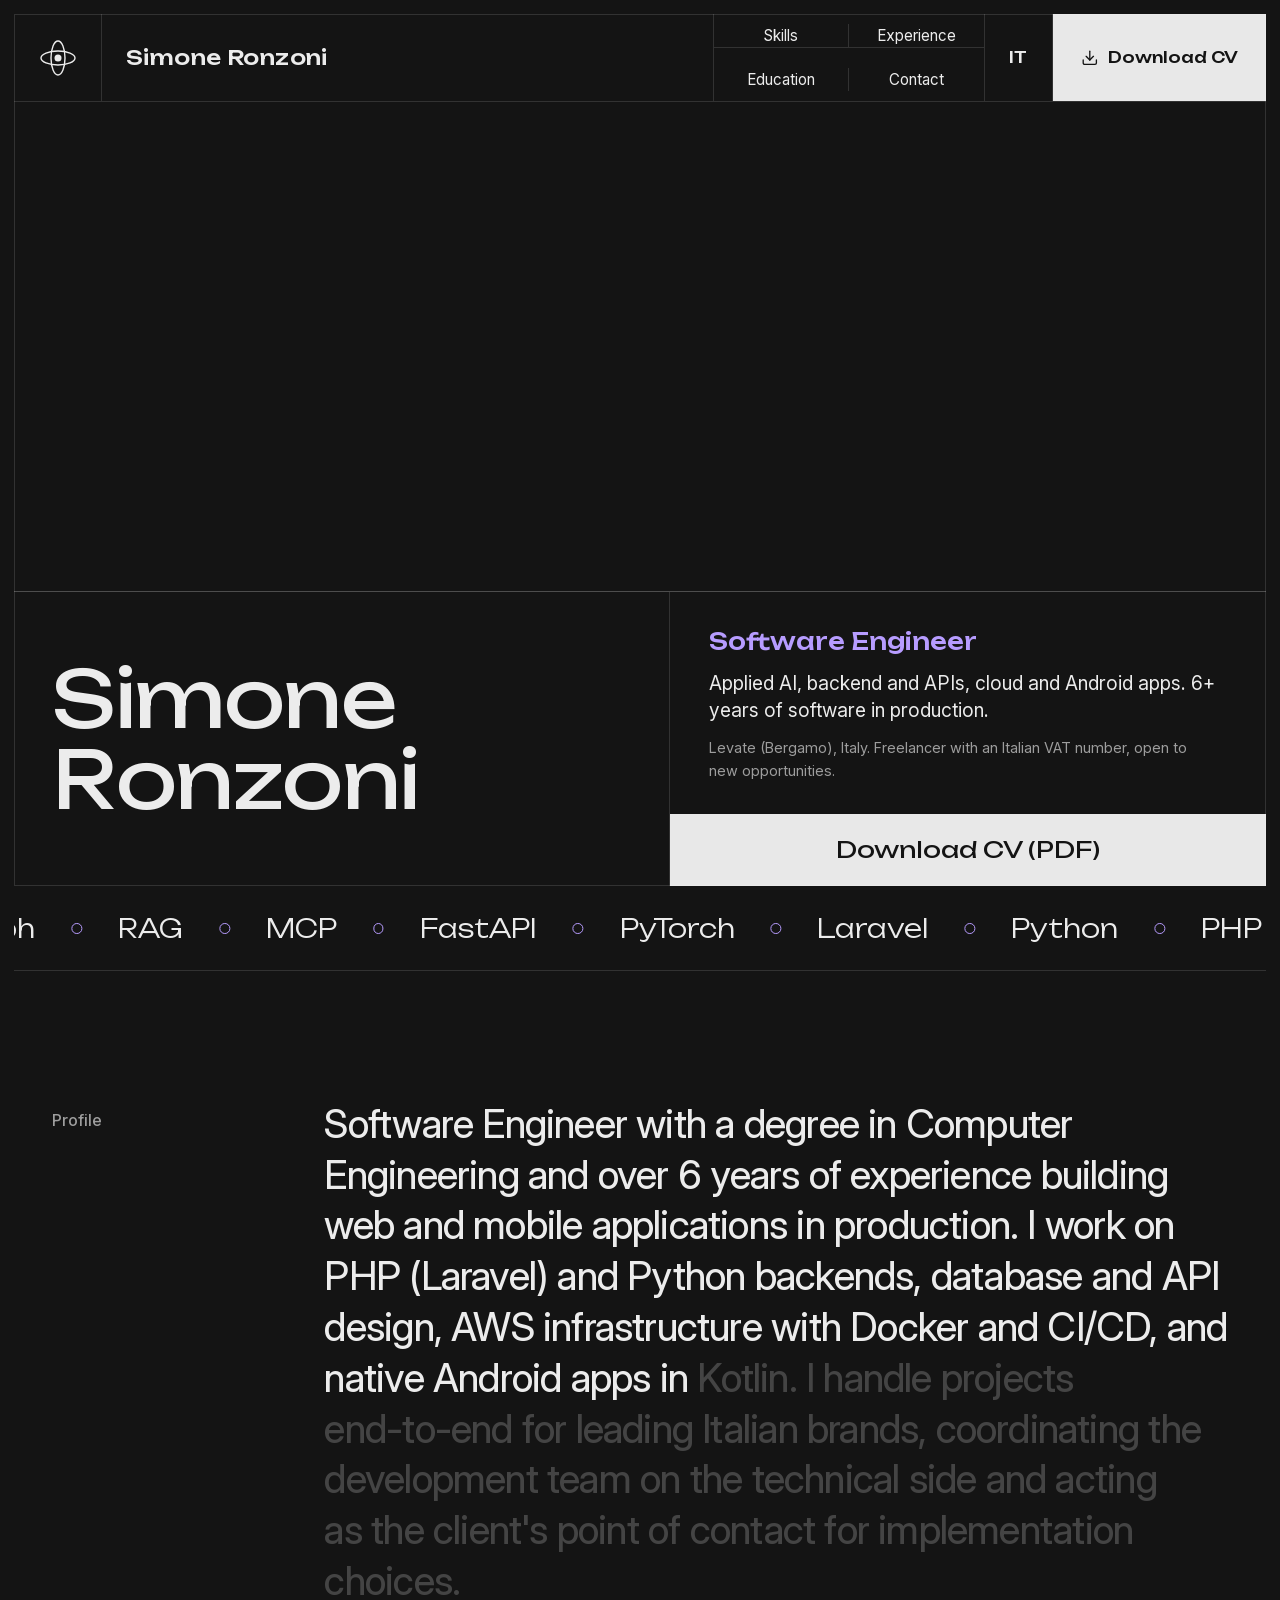
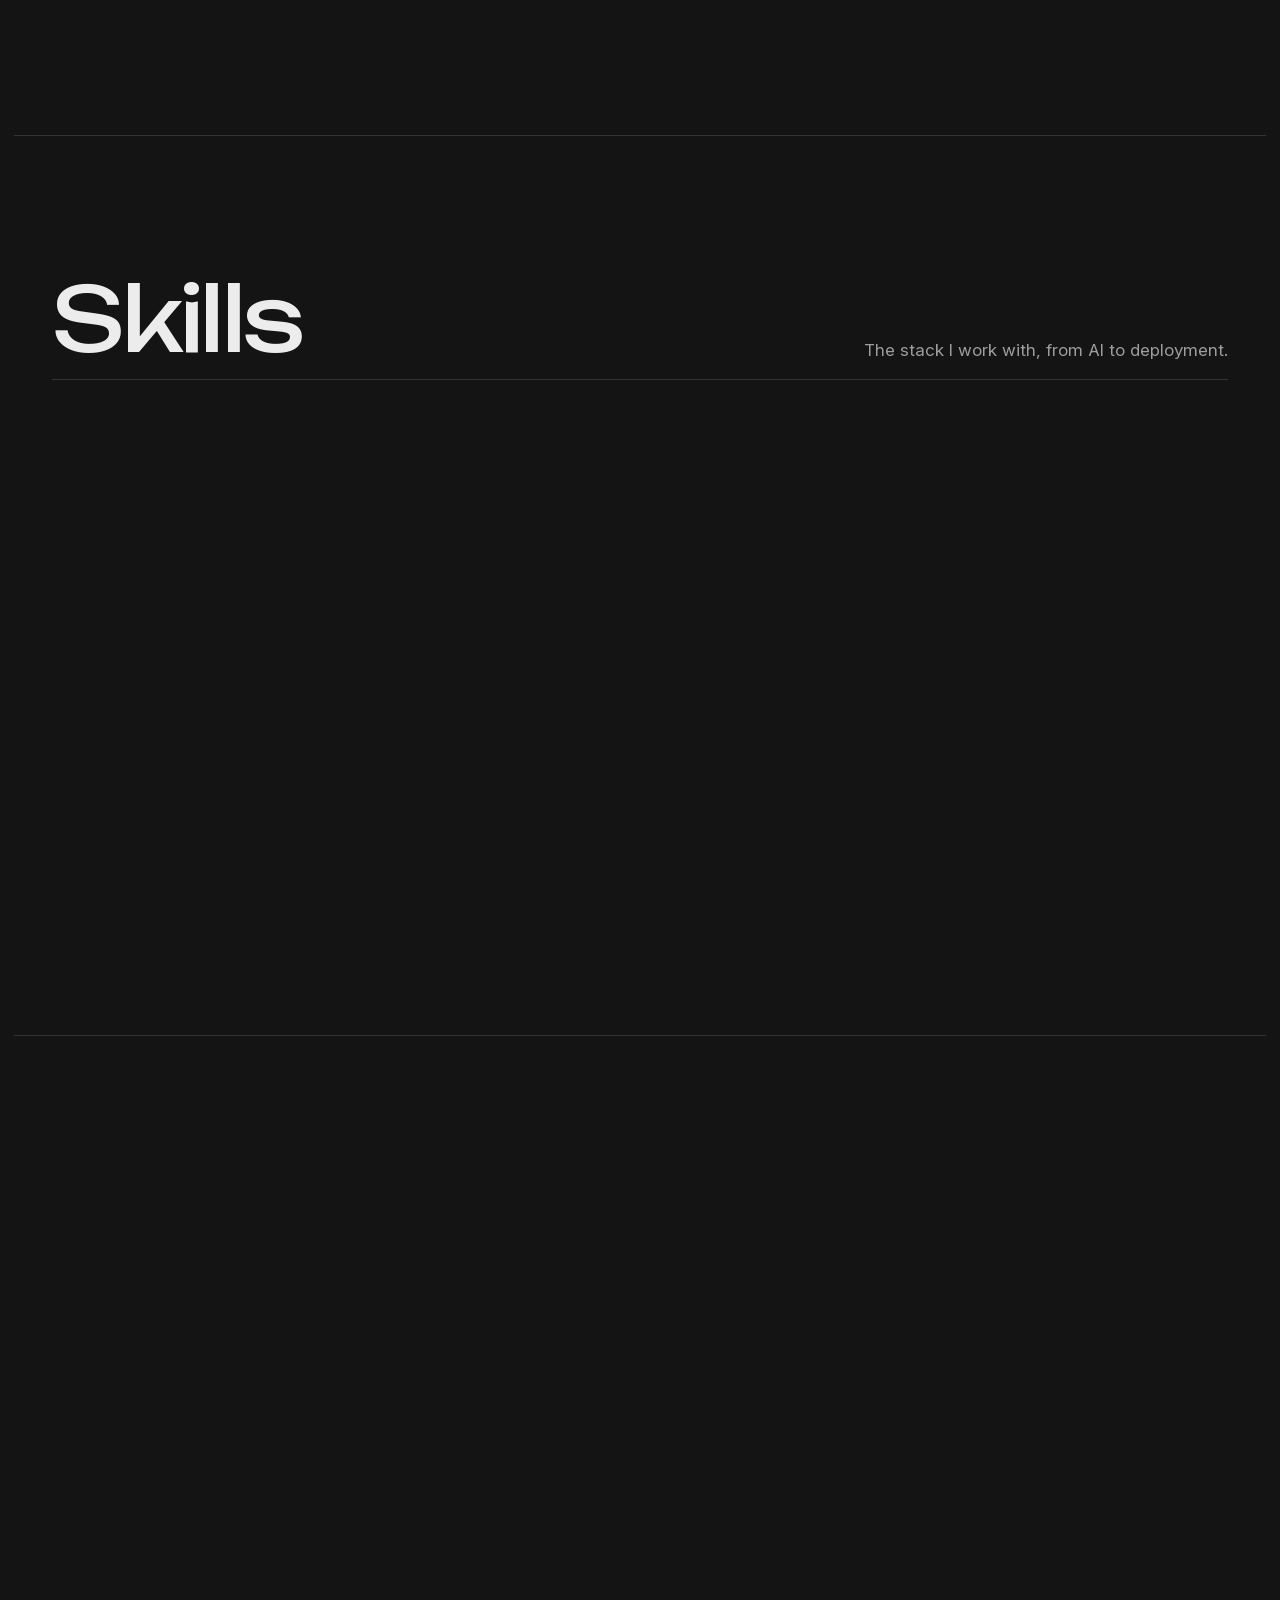
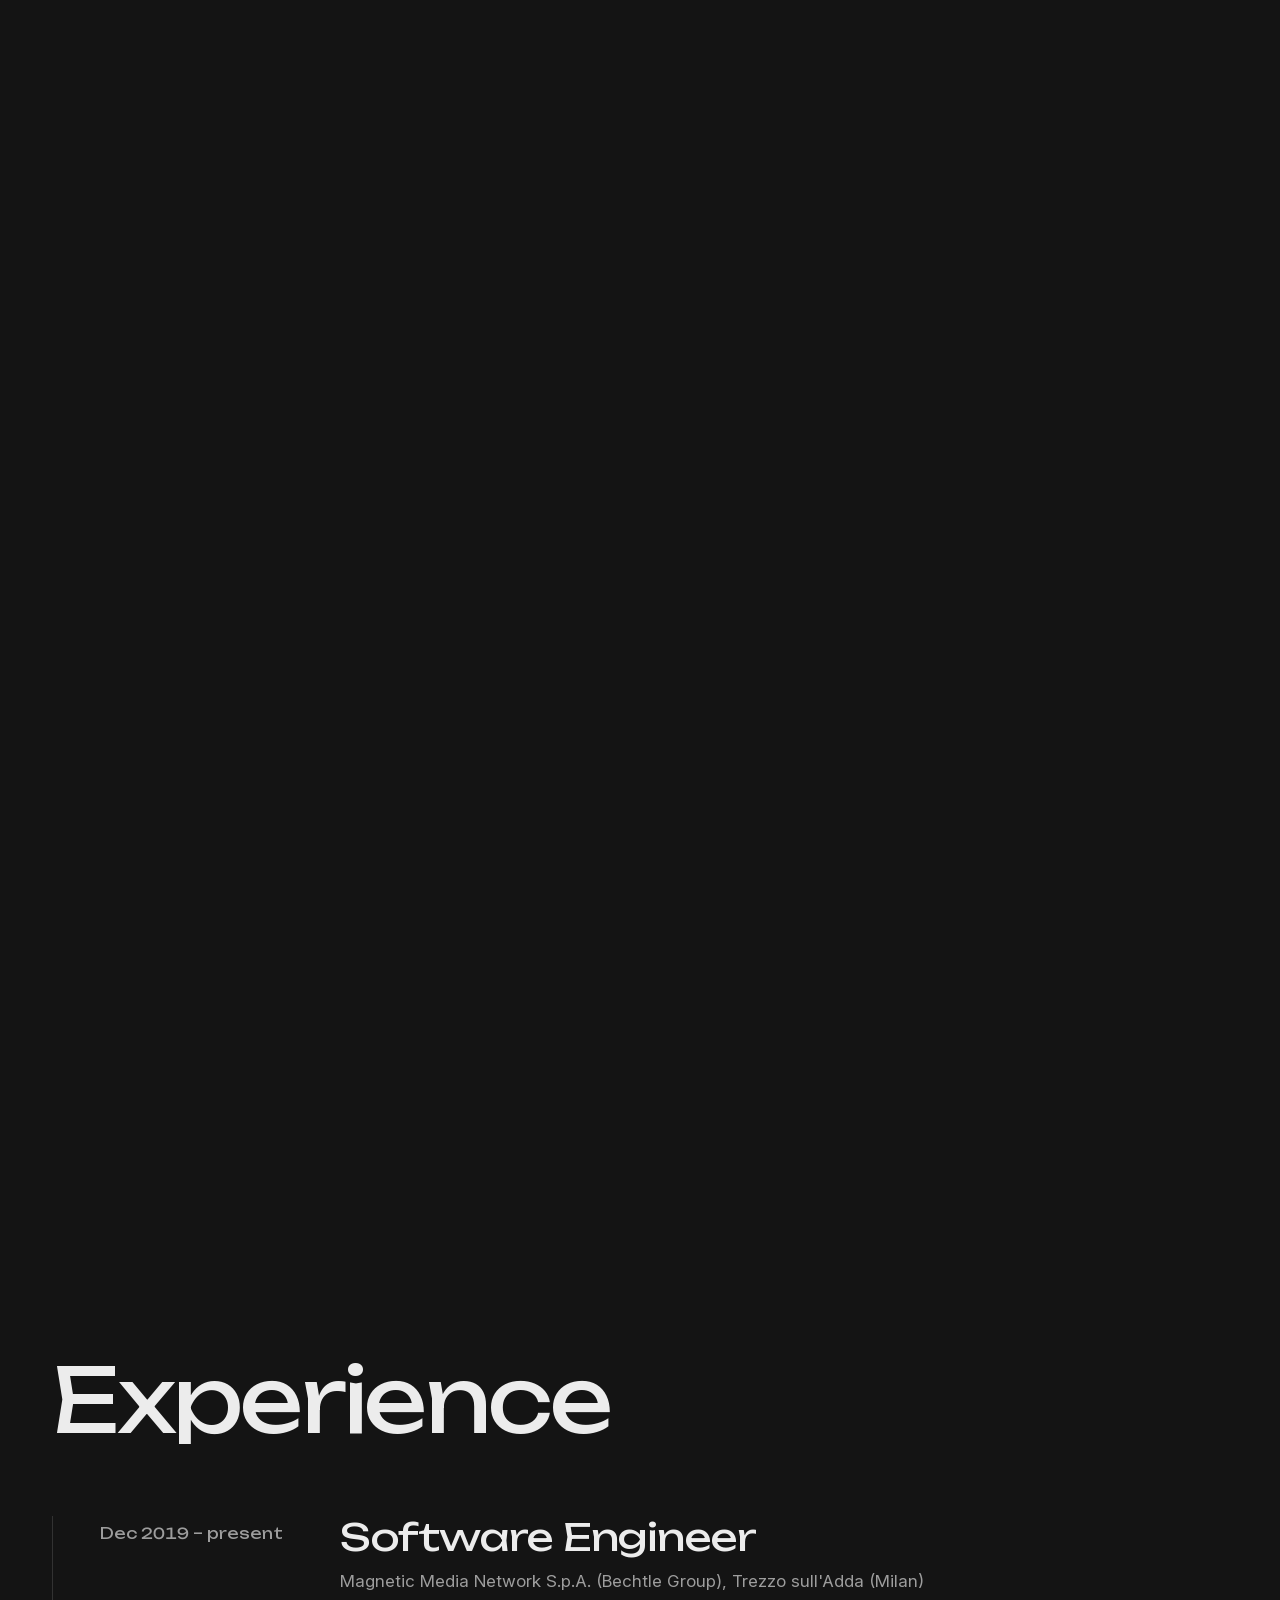
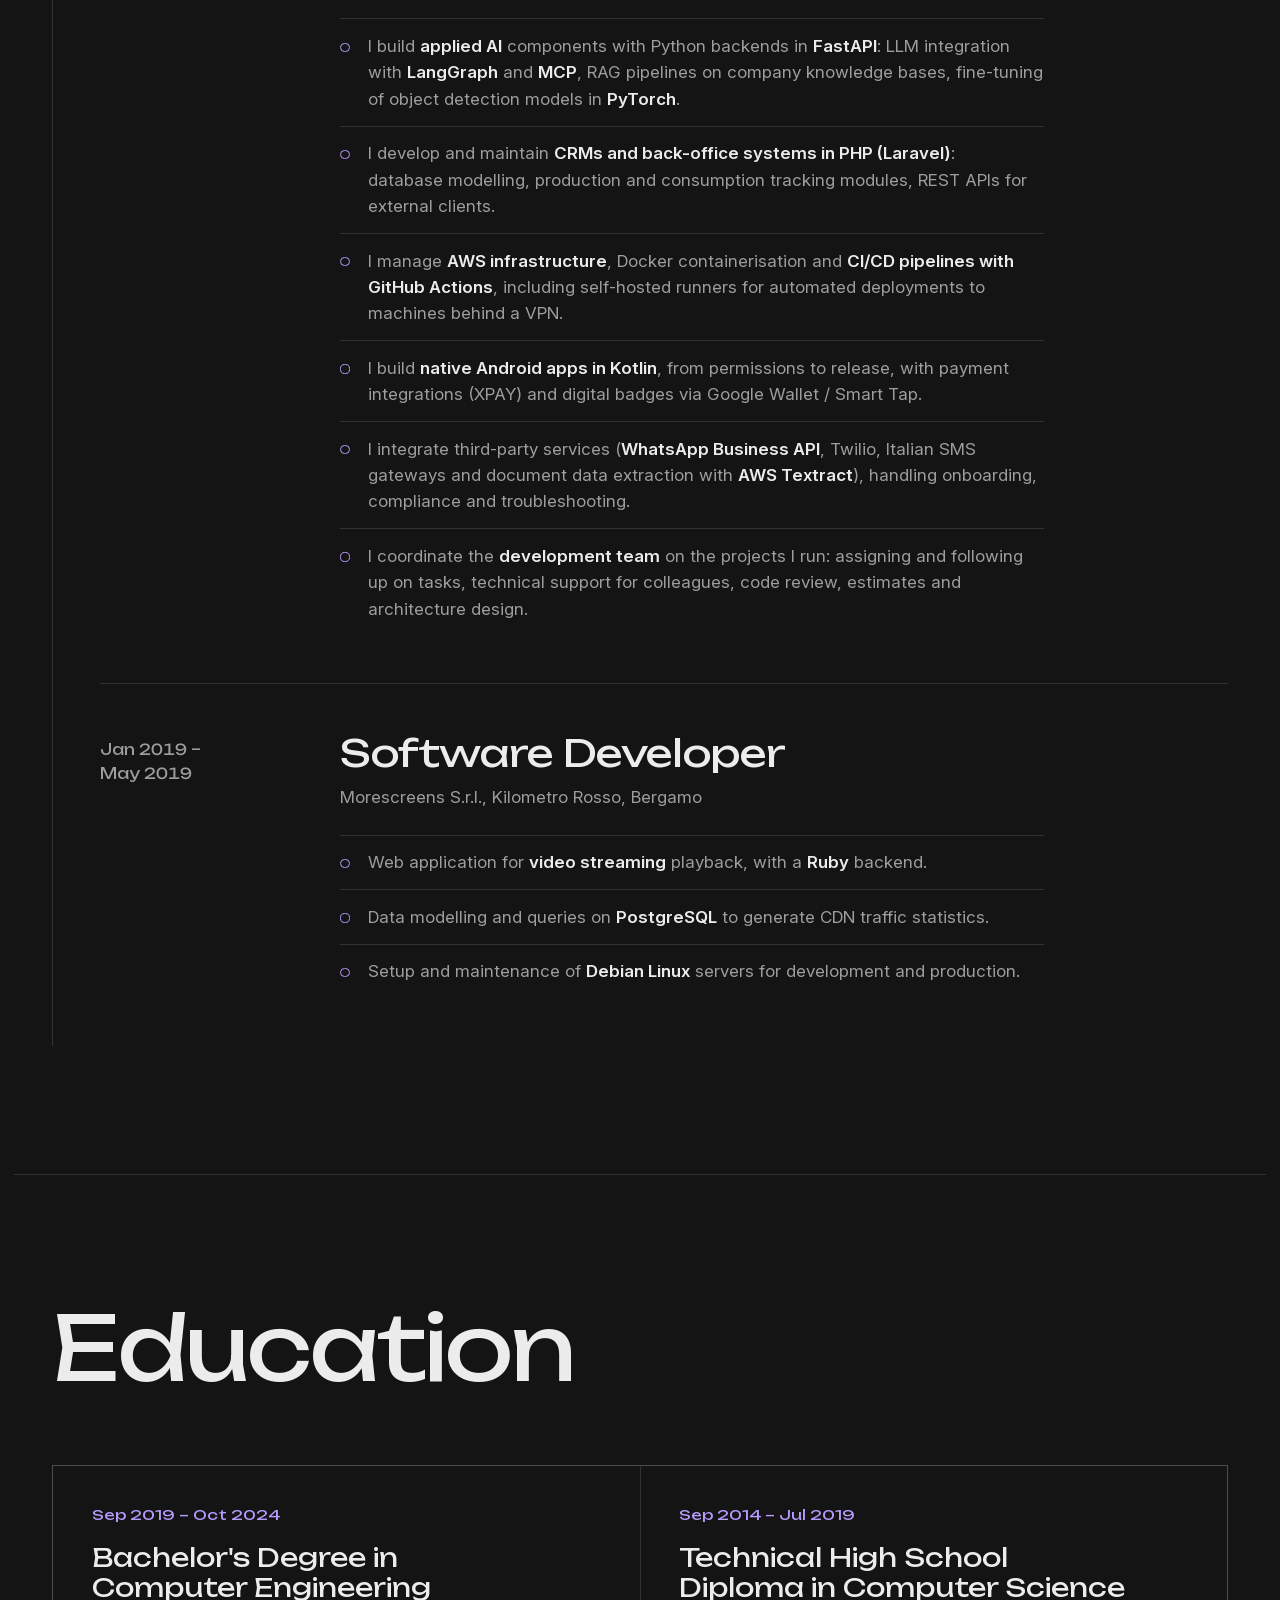
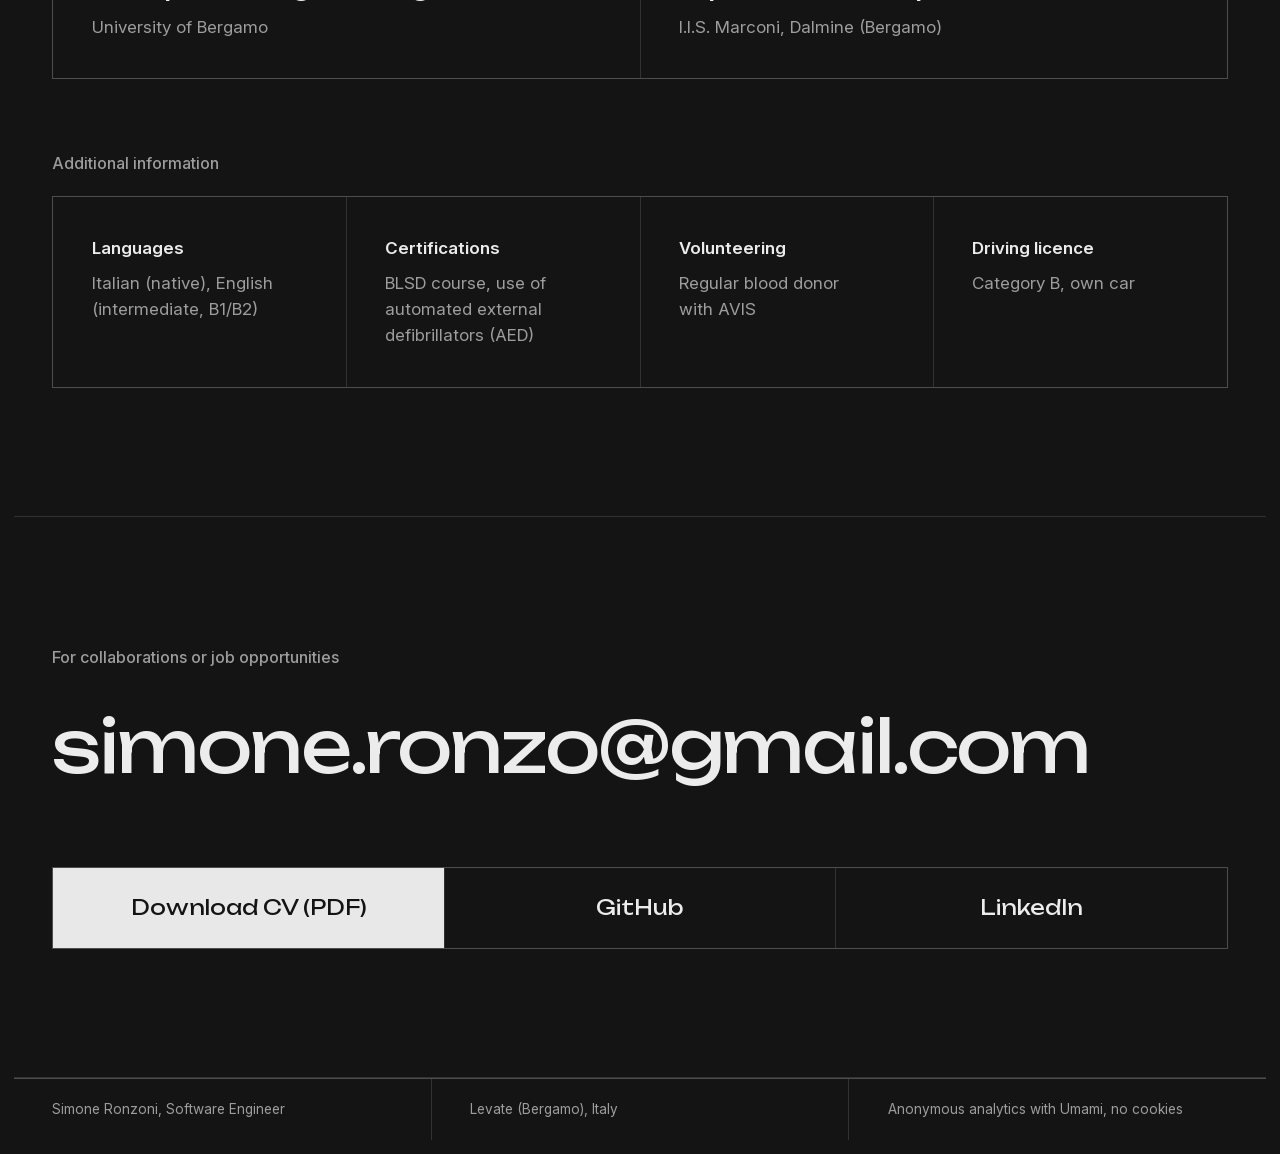
==== en/index.html @ 049dc1c1 "versione inglese del sito e del CV - en/index.html: pagina inglese, raggiungibile col pulsante EN/IT" ====
<!DOCTYPE html>
<html lang="en" class="no-js">
<head>
<meta charset="utf-8">
<meta name="viewport" content="width=device-width, initial-scale=1">
<title>Simone Ronzoni — Software Engineer</title>
<meta name="description" content="Software Engineer with 6+ years of experience on production software: applied AI (LangGraph, RAG, MCP), PHP (Laravel) and Python (FastAPI) backends, AWS with Docker and CI/CD, Android apps in Kotlin.">
<meta property="og:title" content="Simone Ronzoni — Software Engineer">
<meta property="og:description" content="Applied AI, backend and APIs, cloud and Android apps. 6+ years of software in production.">
<meta property="og:type" content="profile">
<meta property="og:locale" content="en_GB">
<meta property="og:locale:alternate" content="it_IT">
<link rel="alternate" hreflang="it" href="https://ronzosimone.github.io/curriculum-vitae/">
<link rel="alternate" hreflang="en" href="https://ronzosimone.github.io/curriculum-vitae/en/">
<link rel="alternate" hreflang="x-default" href="https://ronzosimone.github.io/curriculum-vitae/">
<meta name="color-scheme" content="dark">
<meta name="theme-color" content="#141414">
<link rel="icon" href="data:image/svg+xml,%3Csvg xmlns='http://www.w3.org/2000/svg' viewBox='0 0 40 40'%3E%3Crect width='40' height='40' rx='8' fill='%23141414'/%3E%3Cg fill='none' stroke='%23ececec' stroke-width='2'%3E%3Cellipse cx='20' cy='20' rx='15' ry='6'/%3E%3Cellipse cx='20' cy='20' rx='6' ry='15'/%3E%3C/g%3E%3Ccircle cx='20' cy='20' r='3.5' fill='%23b79cff'/%3E%3C/svg%3E">
<link rel="preload" href="../assets/fonts/unbounded.woff2" as="font" type="font/woff2" crossorigin>
<link rel="preload" href="../assets/fonts/inter.woff2" as="font" type="font/woff2" crossorigin>
<link rel="stylesheet" href="../style.css?v=11">
<script>
  // Nasconde l'hero finché le animazioni non sono pronte; dopo 3 s lo mostra comunque.
  document.documentElement.className = "js";
  setTimeout(function () { document.documentElement.classList.add("pronto"); }, 3000);
</script>
<script defer src="https://cloud.umami.is/script.js" data-website-id="fff642de-449b-4c12-8211-c69fd789ce57" data-domains="ronzosimone.github.io"></script>
</head>
<body>

<!-- Versione inglese di index.html: stessa struttura e stesse classi, cambiano testi, id e percorsi.
     Le modifiche al contenuto vanno riportate in entrambe le pagine. -->

<a class="skip" href="#content">Skip to content</a>

<div class="cursore" aria-hidden="true"></div>

<header class="testata">
  <a class="testata-logo" href="#top" aria-label="Back to top">
    <svg viewBox="0 0 40 40" width="40" height="40" aria-hidden="true"><ellipse cx="20" cy="20" rx="17" ry="7"/><ellipse cx="20" cy="20" rx="7" ry="17"/><circle cx="20" cy="20" r="3.5"/></svg>
  </a>
  <a class="testata-nome" href="#top">Simone Ronzoni</a>
  <nav class="testata-nav" aria-label="Sections">
    <a href="#skills">Skills</a>
    <a href="#experience">Experience</a>
    <a href="#education">Education</a>
    <a href="#contact">Contact</a>
  </nav>
  <a class="testata-lingua" href="../" hreflang="it" lang="it" aria-label="Versione italiana" data-umami-event="Lingua IT">IT</a>
  <a class="testata-cv" href="../assets/CV_Simone_Ronzoni_EN.pdf" download target="_blank" data-umami-event="Scarica PDF EN">
    <svg class="testata-cv-icona" viewBox="0 0 24 24" width="18" height="18" aria-hidden="true"><path d="M21 15v4a2 2 0 0 1-2 2H5a2 2 0 0 1-2-2v-4"/><path d="m7 10 5 5 5-5"/><path d="M12 15V3"/></svg>
    <span><span class="testata-cv-extra">Download </span>CV</span>
  </a>
</header>

<main id="content">

  <section class="eroe" id="top" aria-labelledby="t-name">
    <div class="eroe-scena">
      <canvas class="eroe-canvas" aria-hidden="true"></canvas>
    </div>
    <div class="eroe-basso celle">
      <div class="eroe-titolo-cella">
        <h1 class="eroe-titolo" id="t-name">Simone<br>Ronzoni</h1>
      </div>
      <div class="eroe-destra">
        <div class="eroe-info">
          <p class="eroe-ruolo">Software Engineer</p>
          <p class="eroe-sintesi">Applied AI, backend and APIs, cloud and Android apps. 6+ years of software in production.</p>
          <p class="eroe-dati">Levate (Bergamo), Italy. Freelancer with an Italian VAT number, open to new opportunities.</p>
        </div>
        <a class="eroe-cta" href="../assets/CV_Simone_Ronzoni_EN.pdf" download target="_blank" data-umami-event="Scarica PDF EN">Download CV (PDF)</a>
      </div>
    </div>
  </section>

  <div class="nastro" aria-hidden="true">
    <div class="nastro-traccia">
      <ul>
        <li>LangGraph</li><li>RAG</li><li>MCP</li><li>FastAPI</li><li>PyTorch</li><li>Laravel</li><li>Python</li><li>PHP</li>
        <li>AWS</li><li>Docker</li><li>GitHub Actions</li><li>PostgreSQL</li><li>MySQL</li><li>Kotlin</li><li>Android</li><li>React</li><li>Node.js</li>
      </ul>
      <ul>
        <li>LangGraph</li><li>RAG</li><li>MCP</li><li>FastAPI</li><li>PyTorch</li><li>Laravel</li><li>Python</li><li>PHP</li>
        <li>AWS</li><li>Docker</li><li>GitHub Actions</li><li>PostgreSQL</li><li>MySQL</li><li>Kotlin</li><li>Android</li><li>React</li><li>Node.js</li>
      </ul>
    </div>
  </div>

  <section class="sezione profilo" id="profile" aria-labelledby="t-profile">
    <h2 class="etichetta" id="t-profile">Profile</h2>
    <p class="profilo-testo">
      Software Engineer with a degree in Computer Engineering and over 6 years of experience building
      web and mobile applications in production. I work on PHP (Laravel) and Python backends, database
      and API design, AWS infrastructure with Docker and CI/CD, and native Android apps in Kotlin. I handle
      projects end-to-end for leading Italian brands, coordinating the development team on the technical side
      and acting as the client's point of contact for implementation choices.
    </p>
  </section>

  <section class="competenze" id="skills" aria-labelledby="t-skills">
    <div class="competenze-testa">
      <h2 class="titolo-sezione" id="t-skills">Skills</h2>
      <p class="competenze-nota">The stack I work with, from AI to deployment.</p>
      <p class="competenze-suggerimento" aria-hidden="true">Swipe sideways to see the whole stack</p>
      <div class="competenze-avanzamento" aria-hidden="true"><span></span></div>
    </div>

    <div class="competenze-finestra">
      <div class="competenze-traccia">
        <article class="pannello pannello-ai">
          <div class="pannello-testa">
            <svg class="pannello-icona" viewBox="0 0 24 24" width="36" height="36" aria-hidden="true"><path d="M12 1.5l2.6 7.9L22.5 12l-7.9 2.6L12 22.5l-2.6-7.9L1.5 12l7.9-2.6z"/></svg>
            <h3>Applied AI</h3>
          </div>
          <p class="pannello-testo">I integrate LLMs with LangGraph and MCP (Model Context Protocol), build RAG pipelines on company knowledge bases and fine-tune object detection models, with Python backends in FastAPI.</p>
          <ul class="pannello-tech">
            <li>LangGraph</li>
            <li>RAG</li>
            <li>MCP</li>
            <li>PyTorch</li>
            <li>FastAPI</li>
          </ul>
        </article>

        <article class="pannello">
          <div class="pannello-testa">
            <svg class="pannello-icona" viewBox="0 0 24 24" width="36" height="36" aria-hidden="true"><rect width="20" height="8" x="2" y="2" rx="2" ry="2"/><rect width="20" height="8" x="2" y="14" rx="2" ry="2"/><path d="M6 6h.01"/><path d="M6 18h.01"/></svg>
            <h3>Backend and APIs</h3>
          </div>
          <p class="pannello-testo">I build and maintain CRMs and back-office systems, with REST APIs for external clients.</p>
          <ul class="pannello-tech">
            <li>Laravel</li>
            <li>FastAPI</li>
            <li>Node.js</li>
            <li>REST APIs</li>
          </ul>
        </article>

        <article class="pannello">
          <div class="pannello-testa">
            <svg class="pannello-icona" viewBox="0 0 24 24" width="36" height="36" aria-hidden="true"><rect width="14" height="20" x="5" y="2" rx="2" ry="2"/><path d="M12 18h.01"/></svg>
            <h3>Apps and web</h3>
          </div>
          <p class="pannello-testo">Native Android apps in Kotlin from permissions to release, with XPAY payments and digital badges via Google Wallet and Smart Tap.</p>
          <ul class="pannello-tech">
            <li>Kotlin</li>
            <li>Gradle</li>
            <li>React</li>
            <li>XPAY</li>
            <li>Google Wallet</li>
          </ul>
        </article>

        <article class="pannello">
          <div class="pannello-testa">
            <svg class="pannello-icona" viewBox="0 0 24 24" width="36" height="36" aria-hidden="true"><ellipse cx="12" cy="5" rx="9" ry="3"/><path d="M3 5V19A9 3 0 0 0 21 19V5"/><path d="M3 12A9 3 0 0 0 21 12"/></svg>
            <h3>DBMS</h3>
          </div>
          <p class="pannello-testo">Schema design and migrations, data modelling for production and consumption tracking.</p>
          <ul class="pannello-tech">
            <li>MySQL</li>
            <li>PostgreSQL</li>
            <li>SQL</li>
          </ul>
        </article>

        <article class="pannello">
          <div class="pannello-testa">
            <svg class="pannello-icona" viewBox="0 0 24 24" width="36" height="36" aria-hidden="true"><path d="M17.5 19H9a7 7 0 1 1 6.71-9h1.79a4.5 4.5 0 1 1 0 9Z"/></svg>
            <h3>Cloud and DevOps</h3>
          </div>
          <p class="pannello-testo">AWS infrastructure (EC2, S3, IAM, Textract), Docker containers and CI/CD with self-hosted runners for automated deployments to machines behind a VPN.</p>
          <ul class="pannello-tech">
            <li>AWS</li>
            <li>Docker</li>
            <li>GitHub Actions</li>
            <li>Linux/Debian</li>
            <li>Nginx</li>
          </ul>
        </article>

        <article class="pannello">
          <div class="pannello-testa">
            <svg class="pannello-icona" viewBox="0 0 24 24" width="36" height="36" aria-hidden="true"><path d="M12 22v-5"/><path d="M9 8V2"/><path d="M15 8V2"/><path d="M18 8v5a4 4 0 0 1-4 4h-4a4 4 0 0 1-4-4V8Z"/></svg>
            <h3>Integrations</h3>
          </div>
          <p class="pannello-testo">Third-party services handled from onboarding to troubleshooting, compliance included.</p>
          <ul class="pannello-tech">
            <li>WhatsApp Business API</li>
            <li>Twilio</li>
            <li>SMS gateways</li>
            <li>Webhooks</li>
          </ul>
        </article>

        <article class="pannello">
          <div class="pannello-testa">
            <svg class="pannello-icona" viewBox="0 0 24 24" width="36" height="36" aria-hidden="true"><path d="m16 18 6-6-6-6"/><path d="m8 6-6 6 6 6"/></svg>
            <h3>Languages</h3>
          </div>
          <p class="pannello-testo">The ones I use in my projects, from backend to mobile.</p>
          <ul class="pannello-tech">
            <li>Python</li>
            <li>PHP</li>
            <li>Kotlin</li>
            <li>Java</li>
            <li>JavaScript</li>
            <li>Ruby</li>
          </ul>
        </article>

        <article class="pannello">
          <div class="pannello-testa">
            <svg class="pannello-icona" viewBox="0 0 24 24" width="36" height="36" aria-hidden="true"><path d="M16 21v-2a4 4 0 0 0-4-4H6a4 4 0 0 0-4 4v2"/><circle cx="9" cy="7" r="4"/><path d="M22 21v-2a4 4 0 0 0-3-3.87"/><path d="M16 3.13a4 4 0 0 1 0 7.75"/></svg>
            <h3>Team and process</h3>
          </div>
          <p class="pannello-testo">I coordinate the team on the projects I run: assigning and following up on tasks, supporting colleagues, estimates and architecture.</p>
          <ul class="pannello-tech">
            <li>Code review</li>
            <li>Git</li>
            <li>Agile/Scrum</li>
            <li>Documentation</li>
          </ul>
        </article>
      </div>
    </div>
  </section>

  <section class="sezione" id="experience" aria-labelledby="t-experience">
    <h2 class="titolo-sezione" id="t-experience">Experience</h2>

    <div class="linea-tempo">
      <div class="linea-binario" aria-hidden="true"><span class="linea-progresso"></span></div>

      <article class="tappa">
        <p class="tappa-periodo"><time datetime="2019-12">Dec 2019</time> – present</p>
        <div class="tappa-corpo">
          <h3>Software Engineer</h3>
          <p class="tappa-dove">Magnetic Media Network S.p.A. (Bechtle Group), Trezzo sull'Adda (Milan)</p>
          <ul>
            <li>I build <b>applied AI</b> components with Python backends in <b>FastAPI</b>: LLM integration with <b>LangGraph</b> and <b>MCP</b>, RAG pipelines on company knowledge bases, fine-tuning of object detection models in <b>PyTorch</b>.</li>
            <li>I develop and maintain <b>CRMs and back-office systems in PHP (Laravel)</b>: database modelling, production and consumption tracking modules, REST APIs for external clients.</li>
            <li>I manage <b>AWS infrastructure</b>, Docker containerisation and <b>CI/CD pipelines with GitHub Actions</b>, including self-hosted runners for automated deployments to machines behind a VPN.</li>
            <li>I build <b>native Android apps in Kotlin</b>, from permissions to release, with payment integrations (XPAY) and digital badges via Google Wallet / Smart Tap.</li>
            <li>I integrate third-party services (<b>WhatsApp Business API</b>, Twilio, Italian SMS gateways and document data extraction with <b>AWS Textract</b>), handling onboarding, compliance and troubleshooting.</li>
            <li>I coordinate the <b>development team</b> on the projects I run: assigning and following up on tasks, technical support for colleagues, code review, estimates and architecture design.</li>
          </ul>
        </div>
      </article>

      <article class="tappa">
        <p class="tappa-periodo"><time datetime="2019-01">Jan 2019</time> – <time datetime="2019-05">May 2019</time></p>
        <div class="tappa-corpo">
          <h3>Software Developer</h3>
          <p class="tappa-dove">Morescreens S.r.l., Kilometro Rosso, Bergamo</p>
          <ul>
            <li>Web application for <b>video streaming</b> playback, with a <b>Ruby</b> backend.</li>
            <li>Data modelling and queries on <b>PostgreSQL</b> to generate CDN traffic statistics.</li>
            <li>Setup and maintenance of <b>Debian Linux</b> servers for development and production.</li>
          </ul>
        </div>
      </article>
    </div>
  </section>

  <section class="sezione" id="education" aria-labelledby="t-education">
    <h2 class="titolo-sezione" id="t-education">Education</h2>

    <div class="celle celle-due">
      <article class="cella rivela">
        <p class="cella-periodo"><time datetime="2019-09">Sep 2019</time> – <time datetime="2024-10">Oct 2024</time></p>
        <h3>Bachelor's Degree in Computer Engineering</h3>
        <p class="cella-testo">University of Bergamo</p>
      </article>
      <article class="cella rivela">
        <p class="cella-periodo"><time datetime="2014-09">Sep 2014</time> – <time datetime="2019-07">Jul 2019</time></p>
        <h3>Technical High School Diploma in Computer Science</h3>
        <p class="cella-testo">I.I.S. Marconi, Dalmine (Bergamo)</p>
      </article>
    </div>

    <h3 class="etichetta etichetta-altro rivela">Additional information</h3>
    <dl class="celle celle-quattro">
      <div class="cella rivela">
        <dt>Languages</dt>
        <dd>Italian (native), English (intermediate, B1/B2)</dd>
      </div>
      <div class="cella rivela">
        <dt>Certifications</dt>
        <dd>BLSD course, use of automated external defibrillators (AED)</dd>
      </div>
      <div class="cella rivela">
        <dt>Volunteering</dt>
        <dd>Regular blood donor with AVIS</dd>
      </div>
      <div class="cella rivela">
        <dt>Driving licence</dt>
        <dd>Category B, own car</dd>
      </div>
    </dl>
  </section>

  <section class="sezione contatti" id="contact" aria-labelledby="t-contact">
    <h2 class="etichetta" id="t-contact">For collaborations or job opportunities</h2>
    <p class="contatti-email-riga">
      <a class="contatti-email magnetico" href="mailto:simone.ronzo@gmail.com" data-umami-event="Email"><span>simone.ronzo@gmail.com</span></a>
    </p>
    <div class="celle celle-tre contatti-link">
      <a class="cella-link cella-chiara" href="../assets/CV_Simone_Ronzoni_EN.pdf" download target="_blank" data-umami-event="Scarica PDF EN">Download CV (PDF)</a>
      <a class="cella-link" href="https://github.com/Ronzosimone" target="_blank" rel="me noopener" data-umami-event="GitHub">GitHub</a>
      <a class="cella-link" href="https://www.linkedin.com/in/simone-ronzoni-3bb3a3156" target="_blank" rel="me noopener" data-umami-event="LinkedIn">LinkedIn</a>
    </div>
  </section>

</main>

<footer class="piede celle">
  <p>Simone Ronzoni, Software Engineer</p>
  <p>Levate (Bergamo), Italy</p>
  <p>Anonymous analytics with Umami, no cookies</p>
</footer>

<script defer src="../assets/js/lenis.min.js"></script>
<script defer src="../assets/js/gsap.min.js"></script>
<script defer src="../assets/js/ScrollTrigger.min.js"></script>
<script defer src="../assets/js/SplitText.min.js"></script>
<script defer src="../assets/js/main.js?v=10"></script>

</body>
</html>
---- style.css ----
/* Simone Ronzoni — CV
   Scheda tecnica scura: cornice fissa, celle con bordi sottili, titoli larghi (Unbounded),
   un accento viola. Le animazioni stanno in assets/js/main.js; senza JS la pagina è completa. */

@font-face {
  font-family: "Unbounded";
  src: url("assets/fonts/unbounded.woff2") format("woff2");
  font-weight: 200 900;
  font-style: normal;
  font-display: swap;
}

@font-face {
  font-family: "Inter";
  src: url("assets/fonts/inter.woff2") format("woff2");
  font-weight: 100 900;
  font-style: normal;
  font-display: swap;
}

:root {
  color-scheme: dark;

  --fondo:     #141414;
  --pannello:  #1a1a1a;
  --testo:     #ececec;
  --tenue:     #9d9d9d;
  --linea:     rgb(255 255 255 / .13);
  --accento:   #b79cff;
  --chiaro:    #e8e8e8;
  --su-chiaro: #141414;

  --display: "Unbounded", "Inter", system-ui, sans-serif;
  --corpo:   "Inter", -apple-system, BlinkMacSystemFont, "Segoe UI", sans-serif;

  --cornice: clamp(.5rem, 1.1vw, 1rem);   /* margine tra finestra e cornice */
  --testata: 5.5rem;                      /* altezza della barra in alto */
  --spazio:  clamp(1.25rem, 3vw, 2.5rem); /* padding interno delle sezioni */
  --curva:   cubic-bezier(.16, 1, .3, 1);
}

* { box-sizing: border-box; }

html {
  -webkit-text-size-adjust: 100%;
  scroll-behavior: smooth;
  scroll-padding-top: calc(var(--testata) + var(--cornice));
}

/* Lenis gestisce lo scroll da solo */
html.lenis,
html.lenis body { height: auto; }
.lenis:not(.lenis-autoToggle).lenis-stopped { overflow: clip; }
.lenis.lenis-smooth { scroll-behavior: auto !important; }

body {
  margin: 0;
  padding: var(--cornice);
  background: var(--fondo);
  color: var(--testo);
  font-family: var(--corpo);
  font-size: 17px;
  line-height: 1.55;
  -webkit-font-smoothing: antialiased;
  -moz-osx-font-smoothing: grayscale;
}

/* Cornice fissa: copre i margini e disegna il bordo attorno alla finestra */
body::before {
  content: "";
  position: fixed;
  inset: 0;
  z-index: 55;
  border: var(--cornice) solid var(--fondo);
  pointer-events: none;
}
body::after {
  content: "";
  position: fixed;
  inset: var(--cornice);
  z-index: 56;
  border: 1px solid var(--linea);
  pointer-events: none;
}

h1, h2, h3 { text-wrap: balance; }
p, li, dd  { text-wrap: pretty; }

b { font-weight: 600; color: var(--testo); }

a { color: inherit; }

:focus-visible {
  outline: 2px solid var(--accento);
  outline-offset: 2px;
}

.skip {
  position: absolute;
  left: -9999px;
}
.skip:focus {
  left: 2rem;
  top: 2rem;
  z-index: 100;
  padding: .6rem 1rem;
  background: var(--accento);
  color: var(--su-chiaro);
}

/* Griglia di celle: le linee sono lo sfondo che traspare dai gap da 1px */
.celle {
  display: grid;
  gap: 1px;
  margin: 0;
  background: var(--linea);
  border: 1px solid var(--linea);
}
.celle > * { background: var(--fondo); }

/* ---------- Cursore ---------- */

.cursore {
  position: fixed;
  top: 0;
  left: 0;
  z-index: 100;
  width: 2.25rem;
  height: 2.25rem;
  margin: -1.125rem 0 0 -1.125rem;
  border: 1px solid #fff;
  border-radius: 50%;
  pointer-events: none;
  mix-blend-mode: difference;
  opacity: 0;
  transition:
    opacity .3s ease-out,
    width .35s var(--curva),
    height .35s var(--curva),
    margin .35s var(--curva),
    background-color .35s var(--curva);
}
.cursore.visibile { opacity: 1; }
/* Sopra link e pulsanti: anello viola più grande (senza "difference", che sul viola darebbe verde) */
.cursore.sopra {
  width: 4.5rem;
  height: 4.5rem;
  margin: -2.25rem 0 0 -2.25rem;
  border-color: var(--accento);
  background: rgb(183 156 255 / .16);
  mix-blend-mode: normal;
}

/* ---------- Barra in alto ---------- */

.testata {
  position: fixed;
  top: var(--cornice);
  left: var(--cornice);
  right: var(--cornice);
  z-index: 50;
  display: grid;
  grid-template-columns: var(--testata) auto 1fr auto auto auto;
  height: var(--testata);
  background: var(--fondo);
  border-bottom: 1px solid var(--linea);
}

.testata > * {
  display: flex;
  align-items: center;
  border-right: 1px solid var(--linea);
  text-decoration: none;
}
.testata > :last-child { border-right: 0; }

.testata-logo { justify-content: center; }
.testata-logo svg {
  width: 2.5rem;
  height: 2.5rem;
  fill: none;
  stroke: var(--testo);
  stroke-width: 1.4;
}
.testata-logo circle { fill: var(--testo); stroke: none; }

.testata-nome {
  padding-inline: 1.5rem;
  font-family: var(--display);
  font-size: clamp(1rem, 1.6vw, 1.35rem);
  font-weight: 500;
  letter-spacing: .02em;
  white-space: nowrap;
}

/* Spazio vuoto tra nome e navigazione */
.testata-nome { border-right: 0; }

.testata-nav {
  display: grid;
  grid-column: 4;
  grid-template-columns: repeat(2, minmax(0, 1fr));
  border-left: 1px solid var(--linea);
}
.testata-nav a {
  display: flex;
  align-items: center;
  justify-content: center;
  padding-inline: 1.75rem;
  font-size: .95rem;
  text-decoration: none;
  transition: background-color .3s var(--curva), color .3s var(--curva);
}
.testata-nav a:nth-child(odd)  { border-right: 1px solid var(--linea); }
.testata-nav a:nth-child(-n+2) { border-bottom: 1px solid var(--linea); }
.testata-nav a:hover { background: var(--testo); color: var(--su-chiaro); }

/* Cambio lingua: porta all'altra versione della pagina (index.html ↔ en/index.html) */
.testata-lingua {
  justify-content: center;
  padding-inline: 1.5rem;
  font-family: var(--display);
  font-size: .95rem;
  font-weight: 500;
  letter-spacing: .04em;
  transition: background-color .3s var(--curva), color .3s var(--curva);
}
.testata-lingua:hover { background: var(--testo); color: var(--su-chiaro); }

.testata-cv {
  justify-content: center;
  gap: .6rem;
  padding-inline: 1.75rem;
  background: var(--chiaro);
  color: var(--su-chiaro);
  font-family: var(--display);
  font-size: .95rem;
  font-weight: 500;
  white-space: nowrap;
  transition: background-color .3s var(--curva);
}
.testata-cv:hover { background: var(--accento); }

.testata-cv-icona {
  width: 1.1rem;
  height: 1.1rem;
  flex: none;
  fill: none;
  stroke: currentColor;
  stroke-width: 1.8;
  stroke-linecap: round;
  stroke-linejoin: round;
}

/* ---------- Hero ---------- */

.eroe {
  display: grid;
  grid-template-rows: minmax(0, 1fr) auto;
  height: calc(100svh - 2 * var(--cornice));
  min-height: 40rem;
  padding-top: var(--testata);
}

.eroe-scena {
  position: relative;
  min-height: 0;
}

.eroe-canvas {
  position: absolute;
  inset: 0;
  display: block;
  width: 100%;
  height: 100%;
}

.eroe-basso {
  grid-template-columns: minmax(0, 1.1fr) minmax(0, 1fr);
  border-inline: 0;
  border-bottom: 0;
}

.eroe-titolo-cella {
  display: flex;
  align-items: center;
  padding: clamp(1.5rem, 3vw, 2.5rem) var(--spazio);
}

.eroe-titolo {
  margin: 0;
  font-family: var(--display);
  font-size: clamp(2.6rem, 6.2vw, 6rem);
  font-weight: 400;
  line-height: 1.02;
  letter-spacing: -0.02em;
}

.eroe-destra {
  display: grid;
  grid-template-rows: 1fr auto;
  background: var(--fondo);
}

.eroe-info { padding: clamp(1.25rem, 2.5vw, 2rem) var(--spazio); }

.eroe-ruolo {
  margin: 0;
  font-family: var(--display);
  font-size: clamp(1.1rem, 1.8vw, 1.5rem);
  font-weight: 500;
  color: var(--accento);
}

.eroe-sintesi {
  max-width: 34em;
  margin: .6rem 0 0;
  font-size: clamp(1.05rem, 1.5vw, 1.25rem);
  line-height: 1.45;
}

.eroe-dati {
  margin: .75rem 0 0;
  font-size: .9rem;
  color: var(--tenue);
}

.eroe-cta {
  display: flex;
  align-items: center;
  justify-content: center;
  min-height: 4.5rem;
  padding: 1rem;
  background: var(--chiaro);
  color: var(--su-chiaro);
  font-family: var(--display);
  font-size: clamp(1.05rem, 1.8vw, 1.5rem);
  font-weight: 400;
  text-decoration: none;
  transition: background-color .35s var(--curva);
}
.eroe-cta:hover { background: var(--accento); }

/* Prima dell'ingresso animato l'hero resta nascosto (al massimo 3 s, vedi <head>) */
.js:not(.pronto) .eroe-titolo,
.js:not(.pronto) .eroe-info,
.js:not(.pronto) .eroe-cta,
.js:not(.pronto) .testata { visibility: hidden; }

/* ---------- Nastro ---------- */

.nastro {
  overflow: hidden;
  border-block: 1px solid var(--linea);
}

.nastro-traccia {
  display: flex;
  width: max-content;
}

.nastro ul {
  display: flex;
  margin: 0;
  padding: 0;
  list-style: none;
}

.nastro li {
  display: flex;
  align-items: center;
  gap: 2.25rem;
  padding: 1.35rem 0 1.35rem 2.25rem;
  font-family: var(--display);
  font-size: clamp(1.1rem, 2vw, 1.6rem);
  font-weight: 300;
  white-space: nowrap;
}

/* Separatore: un piccolo anello */
.nastro li::after {
  content: "";
  width: .55rem;
  height: .55rem;
  border: 1px solid var(--accento);
  border-radius: 50%;
}

/* ---------- Sezioni ---------- */

.sezione {
  padding: clamp(4.5rem, 10vw, 8rem) var(--spazio);
  border-bottom: 1px solid var(--linea);
}

.titolo-sezione {
  margin: 0 0 clamp(2.5rem, 6vw, 4.5rem);
  font-family: var(--display);
  font-size: clamp(2.4rem, 7vw, 6.5rem);
  font-weight: 400;
  line-height: 1;
  letter-spacing: -0.03em;
}

.etichetta {
  margin: 0;
  font-family: var(--corpo);
  font-size: 1rem;
  font-weight: 500;
  color: var(--tenue);
}

/* ---------- Profilo ---------- */

.profilo {
  display: grid;
  grid-template-columns: 14rem minmax(0, 1fr);
  gap: 1.5rem 3rem;
}

.profilo .etichetta { padding-top: .6rem; }

.profilo-testo {
  max-width: 30em;
  margin: 0;
  font-size: clamp(1.5rem, 3.1vw, 2.75rem);
  font-weight: 450;
  line-height: 1.28;
  letter-spacing: -0.02em;
}

/* ---------- Competenze ---------- */

.competenze {
  padding: clamp(4.5rem, 10vw, 8rem) var(--spazio);
  border-bottom: 1px solid var(--linea);
  overflow: hidden;
}

.competenze-testa {
  display: grid;
  grid-template-columns: minmax(0, 1fr) auto;
  align-items: end;
  gap: 1rem 2rem;
  margin-bottom: clamp(2rem, 4vw, 3rem);
}

.competenze-testa .titolo-sezione { margin: 0; }

.competenze-nota {
  margin: 0;
  color: var(--tenue);
}

.competenze-suggerimento { display: none; }

.competenze-avanzamento {
  display: none;
  grid-column: 1 / -1;
  height: 1px;
  background: var(--linea);
}
.competenze-avanzamento span {
  display: block;
  height: 100%;
  background: var(--accento);
  transform: scaleX(0);
  transform-origin: left center;
}

.competenze-traccia {
  display: grid;
  grid-template-columns: repeat(auto-fill, minmax(min(100%, 17rem), 1fr));
  gap: 1rem;
}

.pannello {
  --mx: 50%;
  --my: 50%;
  position: relative;
  overflow: hidden;
  display: flex;
  flex-direction: column;
  gap: 1.1rem;
  padding: clamp(1.5rem, 2.4vw, 2.25rem);
  border: 1px solid var(--linea);
  background:
    radial-gradient(24rem circle at var(--mx) var(--my), rgb(183 156 255 / var(--luce, 0)), transparent 70%),
    var(--pannello);
  transition: border-color .4s var(--curva);
}
.pannello:hover { --luce: .1; border-color: rgb(255 255 255 / .28); }

.pannello-testa {
  position: relative;
  z-index: 1;
  display: flex;
  align-items: center;
  gap: .9rem;
}

.pannello-icona {
  width: 2.25rem;
  height: 2.25rem;
  flex: none;
  fill: none;
  stroke: var(--testo);
  stroke-width: 1.4;
  stroke-linecap: round;
  stroke-linejoin: round;
}

/* Copia gigante dell'icona in trasparenza, aggiunta da main.js */
.pannello-sfondo {
  position: absolute;
  top: 16%;
  right: -18%;
  width: 78%;
  height: auto;
  aspect-ratio: 1;
  fill: none;
  stroke: rgb(255 255 255 / .07);
  stroke-width: .5;
  stroke-linecap: round;
  stroke-linejoin: round;
  pointer-events: none;
}

.pannello h3 {
  margin: 0;
  font-family: var(--display);
  font-size: clamp(1.35rem, 1.9vw, 1.8rem);
  font-weight: 400;
  line-height: 1.15;
  letter-spacing: -0.01em;
}

.pannello-testo {
  position: relative;
  z-index: 1;
  max-width: 30em;
  margin: 0;
  color: var(--tenue);
}

/* Le tecnologie in grande riempiono il pannello */
.pannello-tech {
  position: relative;
  z-index: 1;
  margin: auto 0 0;
  padding: 1.5rem 0 0;
  list-style: none;
}
.pannello-tech li {
  padding: .5rem 0 .6rem;
  border-top: 1px solid var(--linea);
  font-family: var(--display);
  font-size: clamp(1.3rem, 1.95vw, 2rem);
  font-weight: 300;
  line-height: 1.15;
  letter-spacing: -0.015em;
  overflow-wrap: anywhere;
}

/* Il pannello AI è quello in evidenza */
.pannello-ai {
  --luce: .14;
  --mx: 85%;
  --my: 10%;
  border-color: var(--accento);
}
.pannello-ai:hover { --luce: .2; border-color: var(--accento); }
.pannello-ai .pannello-icona { fill: var(--accento); stroke: none; }
.pannello-ai .pannello-sfondo { fill: rgb(183 156 255 / .07); stroke: none; }
.pannello-ai h3 { color: var(--accento); font-size: clamp(1.75rem, 2.8vw, 2.5rem); }
.pannello-ai .pannello-tech li { font-size: clamp(1.5rem, 2.4vw, 2.5rem); }

/* Desktop con animazioni: la sezione si blocca e la traccia scorre in orizzontale */
.orizzontale .competenze {
  display: flex;
  flex-direction: column;
  height: 100vh;
  padding-top: calc(var(--testata) + var(--cornice) + clamp(1.5rem, 4vh, 3rem));
  padding-bottom: calc(var(--cornice) + clamp(1.5rem, 4vh, 2.5rem));
}
.orizzontale .competenze-avanzamento { display: block; }
.orizzontale .competenze-finestra {
  flex: 1;
  min-height: 0;
}
.orizzontale .competenze-traccia {
  display: flex;
  align-items: center;
  width: max-content;
  height: 100%;
  gap: 1rem;
  will-change: transform;
}
/* Altezza massima: sugli schermi alti i pannelli non diventano colonne vuote */
.orizzontale .pannello {
  width: clamp(21rem, 27vw, 30rem);
  height: 100%;
  max-height: 44rem;
}
.orizzontale .pannello-ai { width: clamp(25rem, 34vw, 38rem); }

/* ---------- Esperienza ---------- */

.linea-tempo {
  position: relative;
  padding-left: clamp(1.5rem, 4vw, 3rem);
}

.linea-binario {
  position: absolute;
  top: 0;
  bottom: 0;
  left: 0;
  width: 1px;
  background: var(--linea);
}

.linea-progresso {
  display: block;
  height: 100%;
  background: var(--accento);
  transform-origin: center top;
}

.tappa {
  display: grid;
  grid-template-columns: 12rem minmax(0, 1fr);
  gap: 1rem 3rem;
  padding-block: clamp(2rem, 4vw, 3rem);
  border-top: 1px solid var(--linea);
}
.tappa:first-of-type { padding-top: 0; border-top: 0; }

.tappa-periodo {
  margin: .35rem 0 0;
  font-family: var(--display);
  font-size: .95rem;
  font-weight: 400;
  color: var(--tenue);
  font-variant-numeric: tabular-nums;
}

.tappa h3 {
  margin: 0;
  font-family: var(--display);
  font-size: clamp(1.5rem, 3vw, 2.4rem);
  font-weight: 400;
  line-height: 1.1;
  letter-spacing: -0.02em;
}

.tappa-dove {
  margin: .6rem 0 0;
  color: var(--tenue);
}

.tappa ul {
  max-width: 44rem;
  margin: 1.5rem 0 0;
  padding: 0;
  list-style: none;
}

.tappa li {
  position: relative;
  padding: .85rem 0 .85rem 1.75rem;
  border-top: 1px solid var(--linea);
  color: var(--tenue);
}
.tappa li::before {
  content: "";
  position: absolute;
  left: 0;
  top: 1.45rem;
  width: .45rem;
  height: .45rem;
  border: 1px solid var(--accento);
  border-radius: 50%;
}

/* ---------- Formazione ---------- */

.celle-due     { grid-template-columns: repeat(2, minmax(0, 1fr)); }
.celle-tre     { grid-template-columns: repeat(3, minmax(0, 1fr)); }
.celle-quattro { grid-template-columns: repeat(4, minmax(0, 1fr)); }

.cella { padding: clamp(1.5rem, 3vw, 2.5rem); }

.cella h3 {
  margin: 1rem 0 0;
  font-family: var(--display);
  font-size: clamp(1.2rem, 2vw, 1.6rem);
  font-weight: 400;
  line-height: 1.2;
}

.cella-periodo {
  margin: 0;
  font-family: var(--display);
  font-size: .9rem;
  color: var(--accento);
}

.cella-testo {
  margin: .6rem 0 0;
  color: var(--tenue);
}

.etichetta-altro { margin: clamp(3rem, 6vw, 4.5rem) 0 1.25rem; }

.celle-quattro dt { font-weight: 600; }
.celle-quattro dd {
  margin: .5rem 0 0;
  color: var(--tenue);
}

/* ---------- Contatti ---------- */

.contatti-email-riga { margin: clamp(1.5rem, 3vw, 2.5rem) 0 clamp(3rem, 7vw, 5rem); }

.contatti-email {
  display: inline-block;
  font-family: var(--display);
  font-size: clamp(1.4rem, 5.6vw, 5.5rem);
  font-weight: 400;
  line-height: 1.1;
  letter-spacing: -0.03em;
  text-decoration: none;
  overflow-wrap: anywhere;
}

.contatti-email span {
  background: linear-gradient(var(--accento), var(--accento)) no-repeat left bottom / 0 2px;
  transition: color .4s var(--curva), background-size .6s var(--curva);
}
.contatti-email:hover span {
  color: var(--accento);
  background-size: 100% 2px;
}

.cella-link {
  display: flex;
  align-items: center;
  justify-content: center;
  min-height: 5rem;
  padding: 1rem;
  font-family: var(--display);
  font-size: clamp(1rem, 1.6vw, 1.3rem);
  text-decoration: none;
  transition: background-color .35s var(--curva), color .35s var(--curva);
}
.cella-link:hover { background: var(--testo); color: var(--su-chiaro); }

.celle > .cella-chiara { background: var(--chiaro); color: var(--su-chiaro); }
.celle > .cella-chiara:hover { background: var(--accento); }

/* ---------- Piede ---------- */

.piede {
  grid-template-columns: repeat(3, minmax(0, 1fr));
  border: 0;
  border-top: 1px solid var(--linea);
  margin-bottom: 0;
  font-size: .85rem;
  color: var(--tenue);
}
.piede p {
  margin: 0;
  padding: 1.25rem var(--spazio);
}

/* ---------- Tablet ---------- */

@media (max-width: 64rem) {
  .testata-nav a,
  .testata-lingua { padding-inline: 1.1rem; }
  .celle-quattro { grid-template-columns: repeat(2, minmax(0, 1fr)); }
}

/* Tablet stretti e telefono: il pulsante mostra solo "CV" e lascia spazio a navigazione e lingua;
   "Scarica il" resta per gli screen reader */
@media (max-width: 54rem) {
  .testata-cv-extra {
    position: absolute;
    width: 1px;
    height: 1px;
    overflow: hidden;
    clip: rect(0 0 0 0);
    white-space: nowrap;
  }
}

/* ---------- Mobile ---------- */

/* Tablet e telefono: le competenze diventano un carosello da sfogliare col dito */
@media (max-width: 59.99rem) {
  .competenze-testa { grid-template-columns: minmax(0, 1fr); }

  .competenze-suggerimento {
    display: block;
    margin: 0;
    font-size: .9rem;
    color: var(--accento);
  }
  .js .competenze-avanzamento { display: block; }

  .competenze-finestra { margin-inline: calc(var(--spazio) * -1); }

  .competenze-traccia {
    display: flex;
    gap: .75rem;
    padding: 0 var(--spazio) .25rem;
    overflow-x: auto;
    overscroll-behavior-x: contain;
    scroll-snap-type: x mandatory;
    scroll-padding-inline: var(--spazio);
    scrollbar-width: none;
    -webkit-overflow-scrolling: touch;
  }
  .competenze-traccia::-webkit-scrollbar { display: none; }

  .pannello {
    flex: 0 0 min(44%, 24rem);
    scroll-snap-align: start;
  }
}

@media (max-width: 46rem) {
  /* Sul telefono niente cornice: ogni pixel di larghezza serve */
  :root {
    --testata: 4rem;
    --cornice: 0px;
  }

  body { font-size: 16px; }
  /* Senza cornice i due strati fissi non disegnano nulla. Vanno tolti anche per Safari 26 su iPhone:
     colora la status bar con lo sfondo del primo elemento fisso sul bordo alto e, trovando
     body::before (trasparente) al posto dell'header, lascerebbe vedere la pagina che scorre */
  body::before,
  body::after { display: none; }

  .testata { grid-template-columns: var(--testata) minmax(0, 1fr) auto auto; }
  .testata-nav { display: none; }
  /* Blocco e non flex: text-overflow mette i puntini solo se il testo è diretto figlio di un blocco */
  .testata-nome {
    display: block;
    min-width: 0;
    padding-inline: .85rem;
    overflow: hidden;
    font-size: .95rem;
    line-height: var(--testata);
    text-overflow: ellipsis;
  }
  /* Senza navigazione la lingua sta subito dopo il nome, che non ha bordo a destra */
  .testata-lingua {
    padding-inline: .75rem;
    border-left: 1px solid var(--linea);
    font-size: .85rem;
  }
  .testata-cv {
    gap: .45rem;
    padding-inline: 1rem;
    font-size: .9rem;
  }

  /* Hero più compatto: nome, descrizione e pulsante stanno nella prima schermata */
  .eroe {
    height: auto;
    min-height: 0;
    grid-template-rows: 40svh auto;
  }

  .eroe-basso,
  .celle-due,
  .celle-tre,
  .celle-quattro,
  .piede { grid-template-columns: minmax(0, 1fr); }

  .sezione,
  .competenze { padding-block: 3.5rem; }

  .titolo-sezione { margin-bottom: 2rem; }

  .profilo { grid-template-columns: minmax(0, 1fr); gap: 1rem; }
  .profilo .etichetta { padding-top: 0; }
  .profilo-testo { font-size: 1.3rem; line-height: 1.35; }

  .pannello { flex-basis: 84%; }
  .pannello-ai h3 { font-size: 1.5rem; }
  .pannello-tech li {
    padding: .4rem 0 .45rem;
    font-size: 1.2rem;
  }
  .pannello-sfondo { stroke: rgb(255 255 255 / .05); }

  .tappa { grid-template-columns: minmax(0, 1fr); }

  .etichetta-altro { margin-top: 2.5rem; }
  .contatti-email-riga { margin-bottom: 2.5rem; }
}

/* Telefoni stretti (360-384px): nome, lingua e pulsante devono stare nella stessa riga */
@media (max-width: 24rem) {
  .testata-nome { padding-inline: .7rem; font-size: .86rem; }
  .testata-lingua { padding-inline: .65rem; }
  .testata-cv { padding-inline: .85rem; }
}

/* Telefoni molto stretti (320px): anche la cella del logo si stringe */
@media (max-width: 22.4rem) {
  .testata { grid-template-columns: 3.25rem minmax(0, 1fr) auto auto; }
  .testata-nome { padding-inline: .55rem; font-size: .78rem; }
  .testata-lingua { padding-inline: .5rem; }
  .testata-cv { padding-inline: .65rem; }
}

/* ---------- Movimento ridotto ---------- */

@media (prefers-reduced-motion: reduce) {
  html { scroll-behavior: auto; }

  *, *::before, *::after {
    animation: none !important;
    transition: none !important;
  }

  .cursore { display: none; }
}

/* ---------- Stampa ---------- */

@media print {
  :root {
    --fondo: #fff;
    --pannello: #fff;
    --testo: #000;
    --tenue: #333;
    --linea: #bbb;
    --accento: #5b3fc4;
    --chiaro: #fff;
    --su-chiaro: #000;
  }

  body { padding: 0; font-size: 10.5pt; }
  body::before, body::after,
  .testata, .cursore, .skip, .eroe-scena, .nastro, .competenze-avanzamento { display: none; }

  .eroe { height: auto; min-height: 0; padding-top: 0; }
  .js:not(.pronto) .eroe-titolo,
  .js:not(.pronto) .eroe-info,
  .js:not(.pronto) .eroe-cta { visibility: visible; }
}
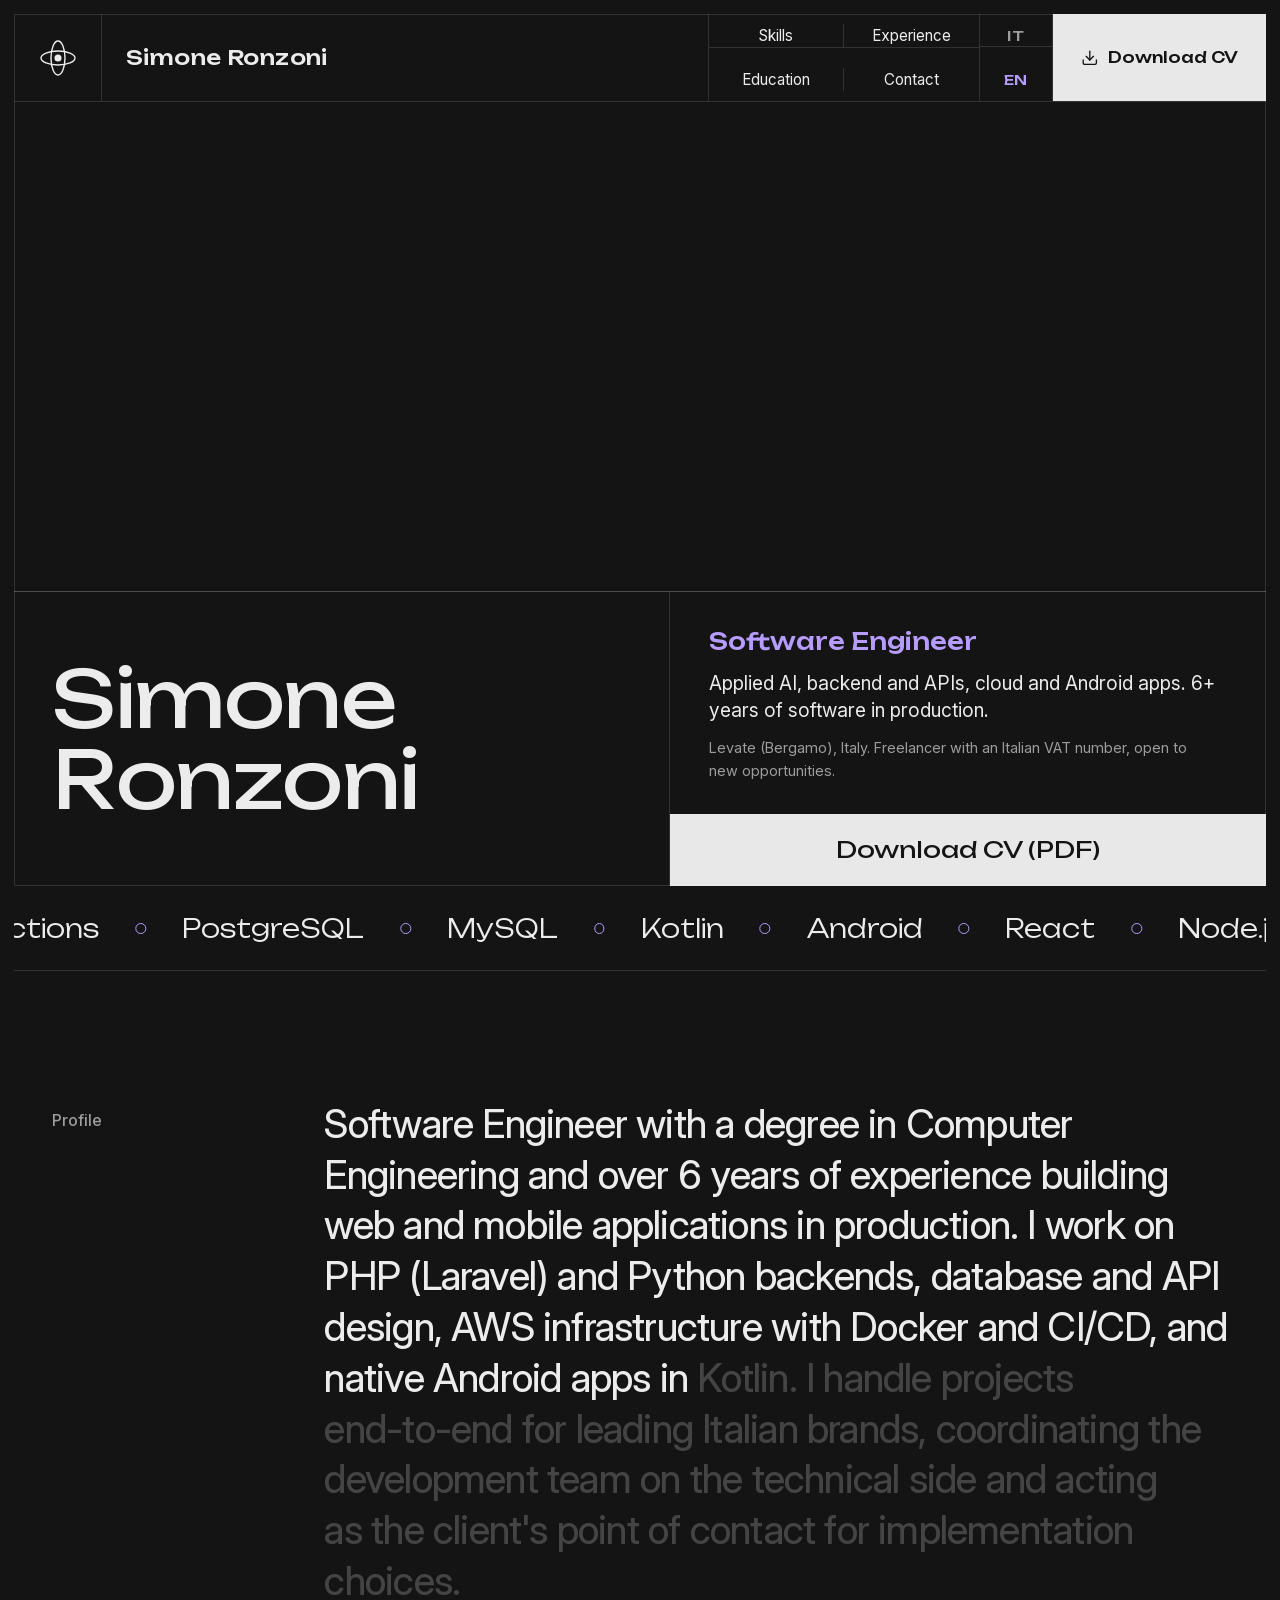
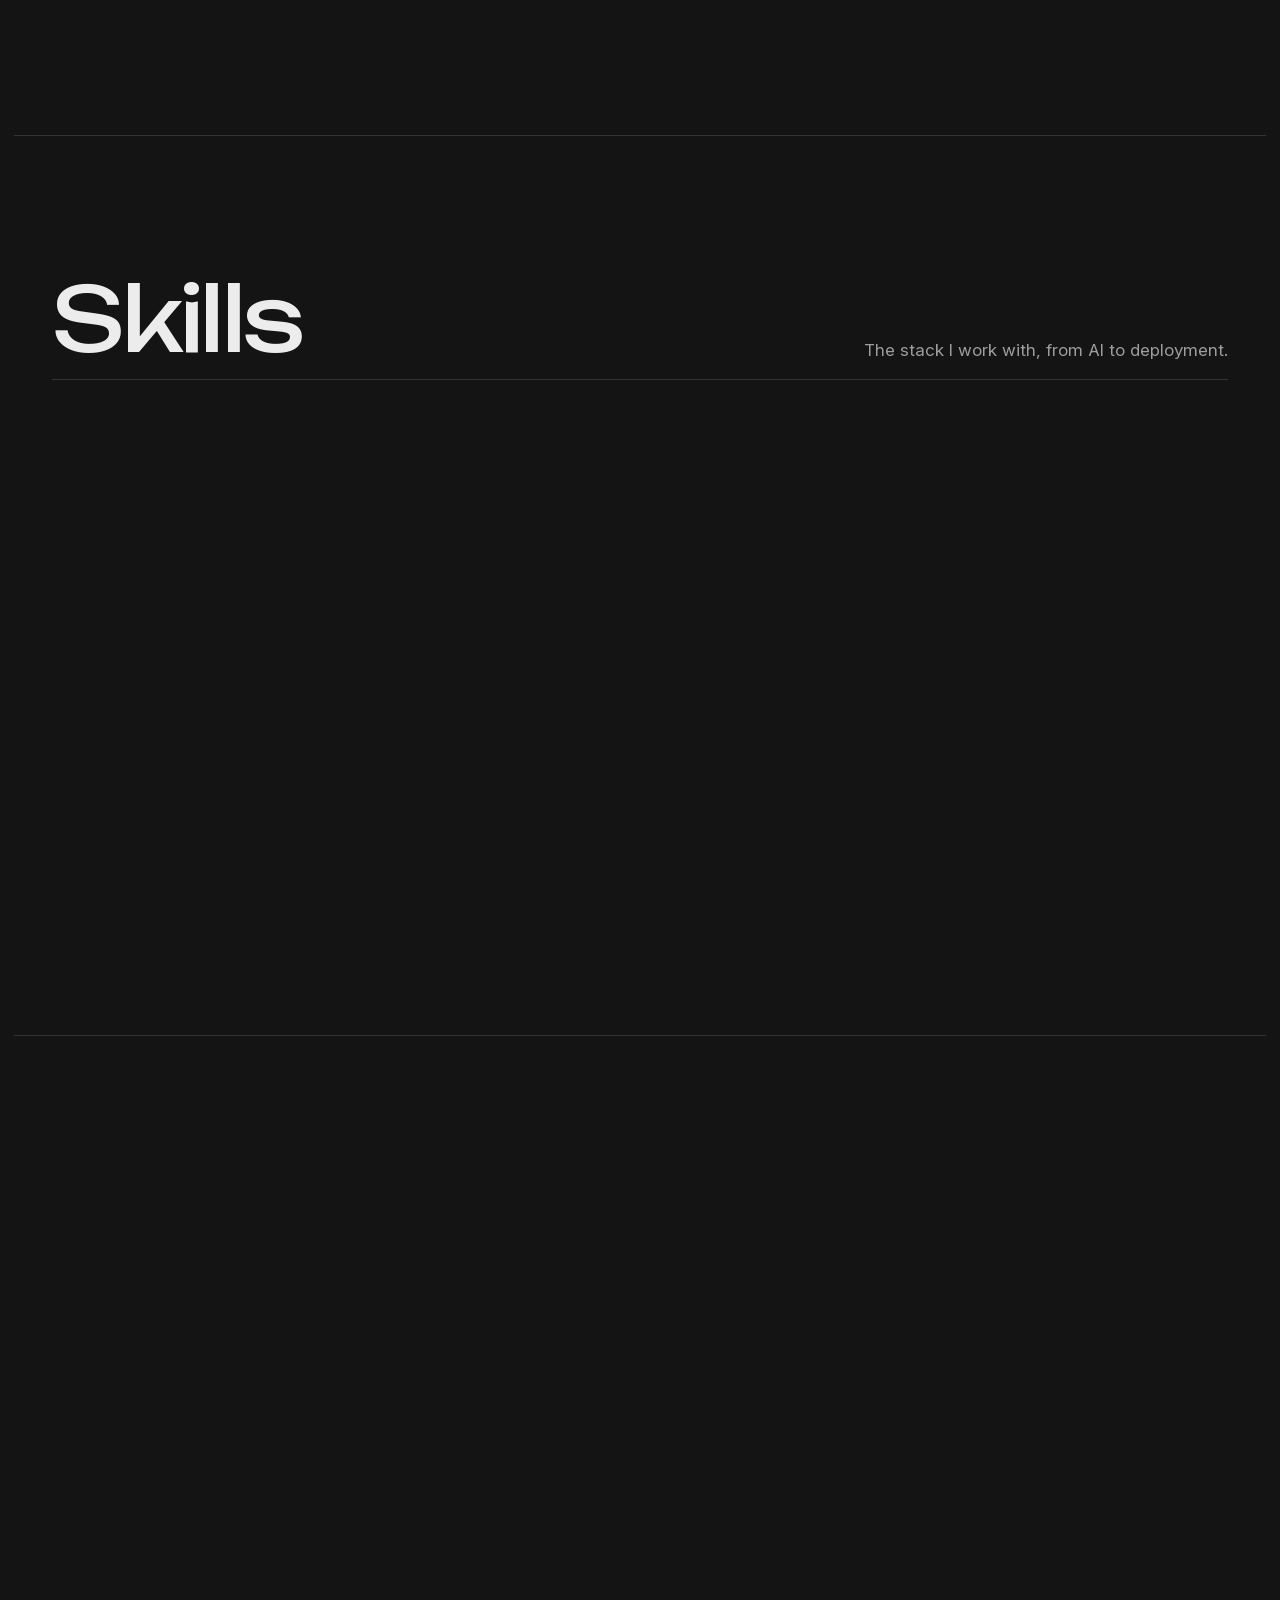
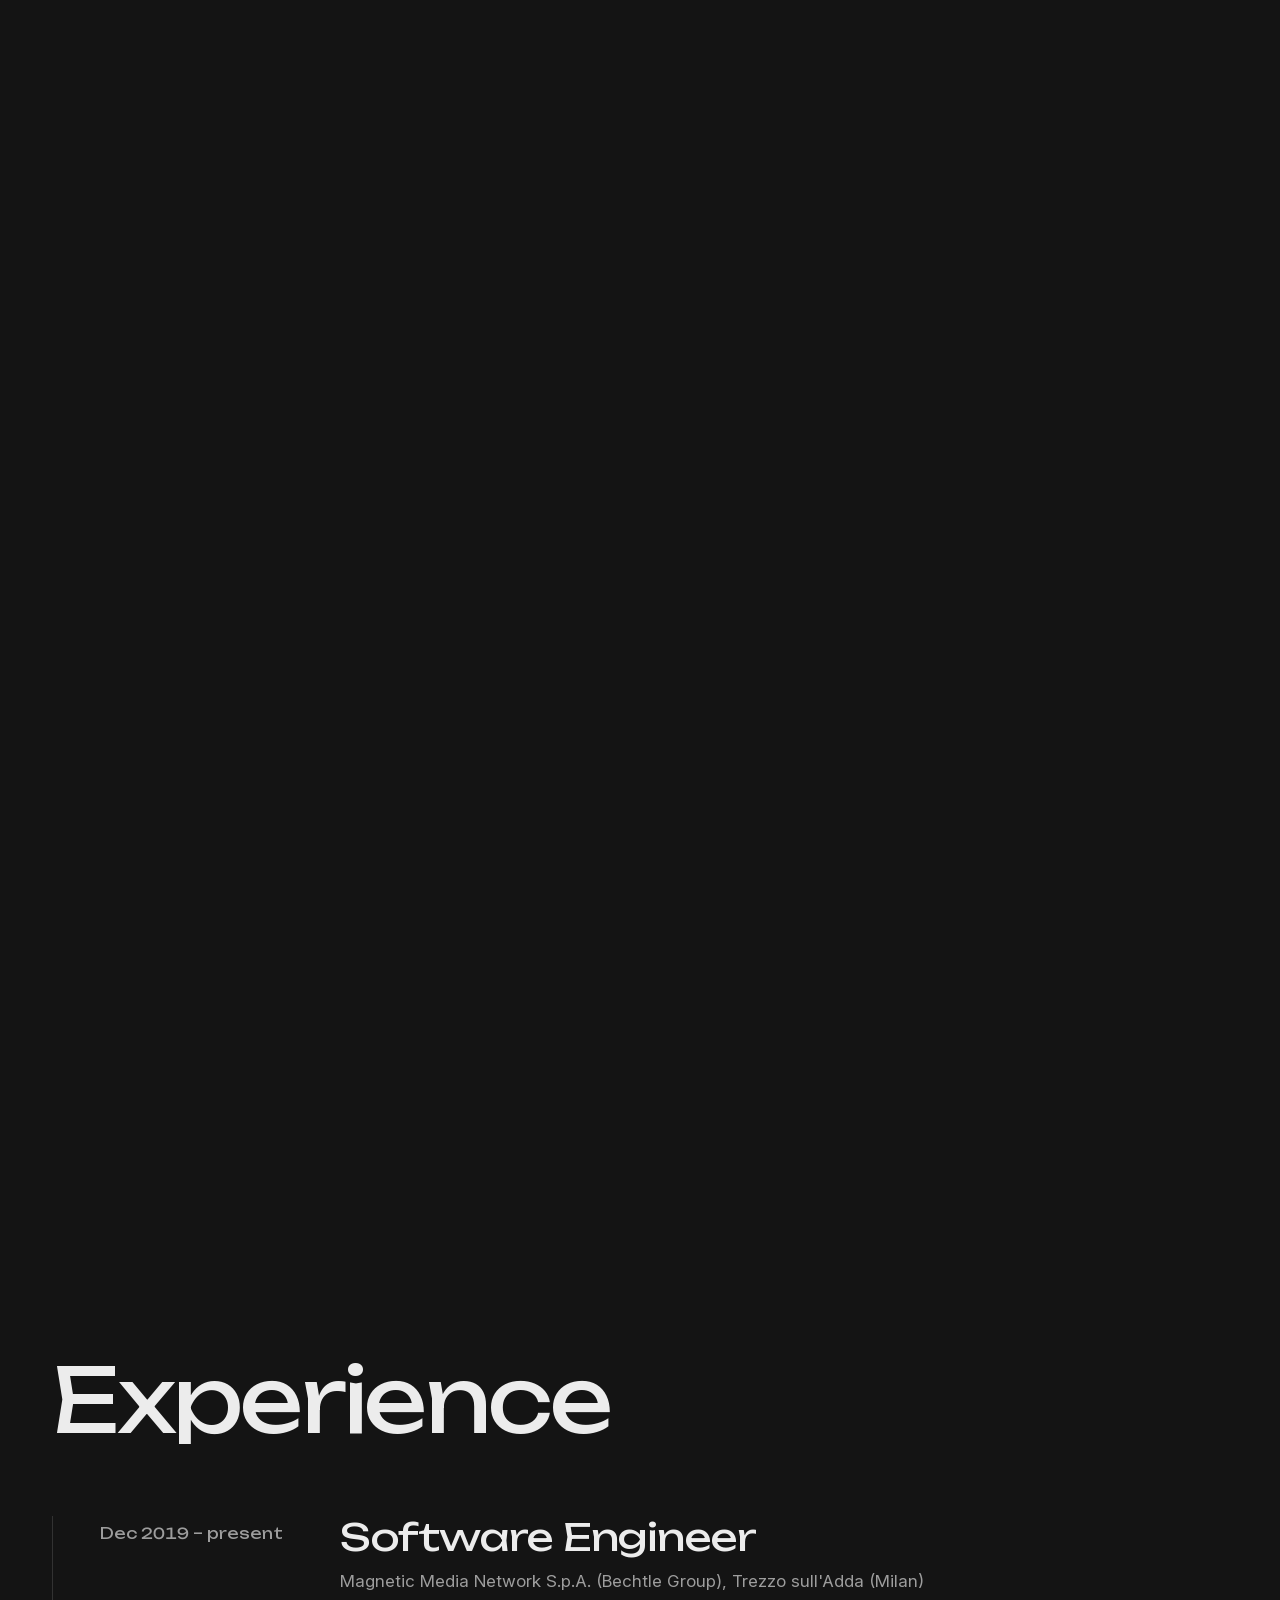
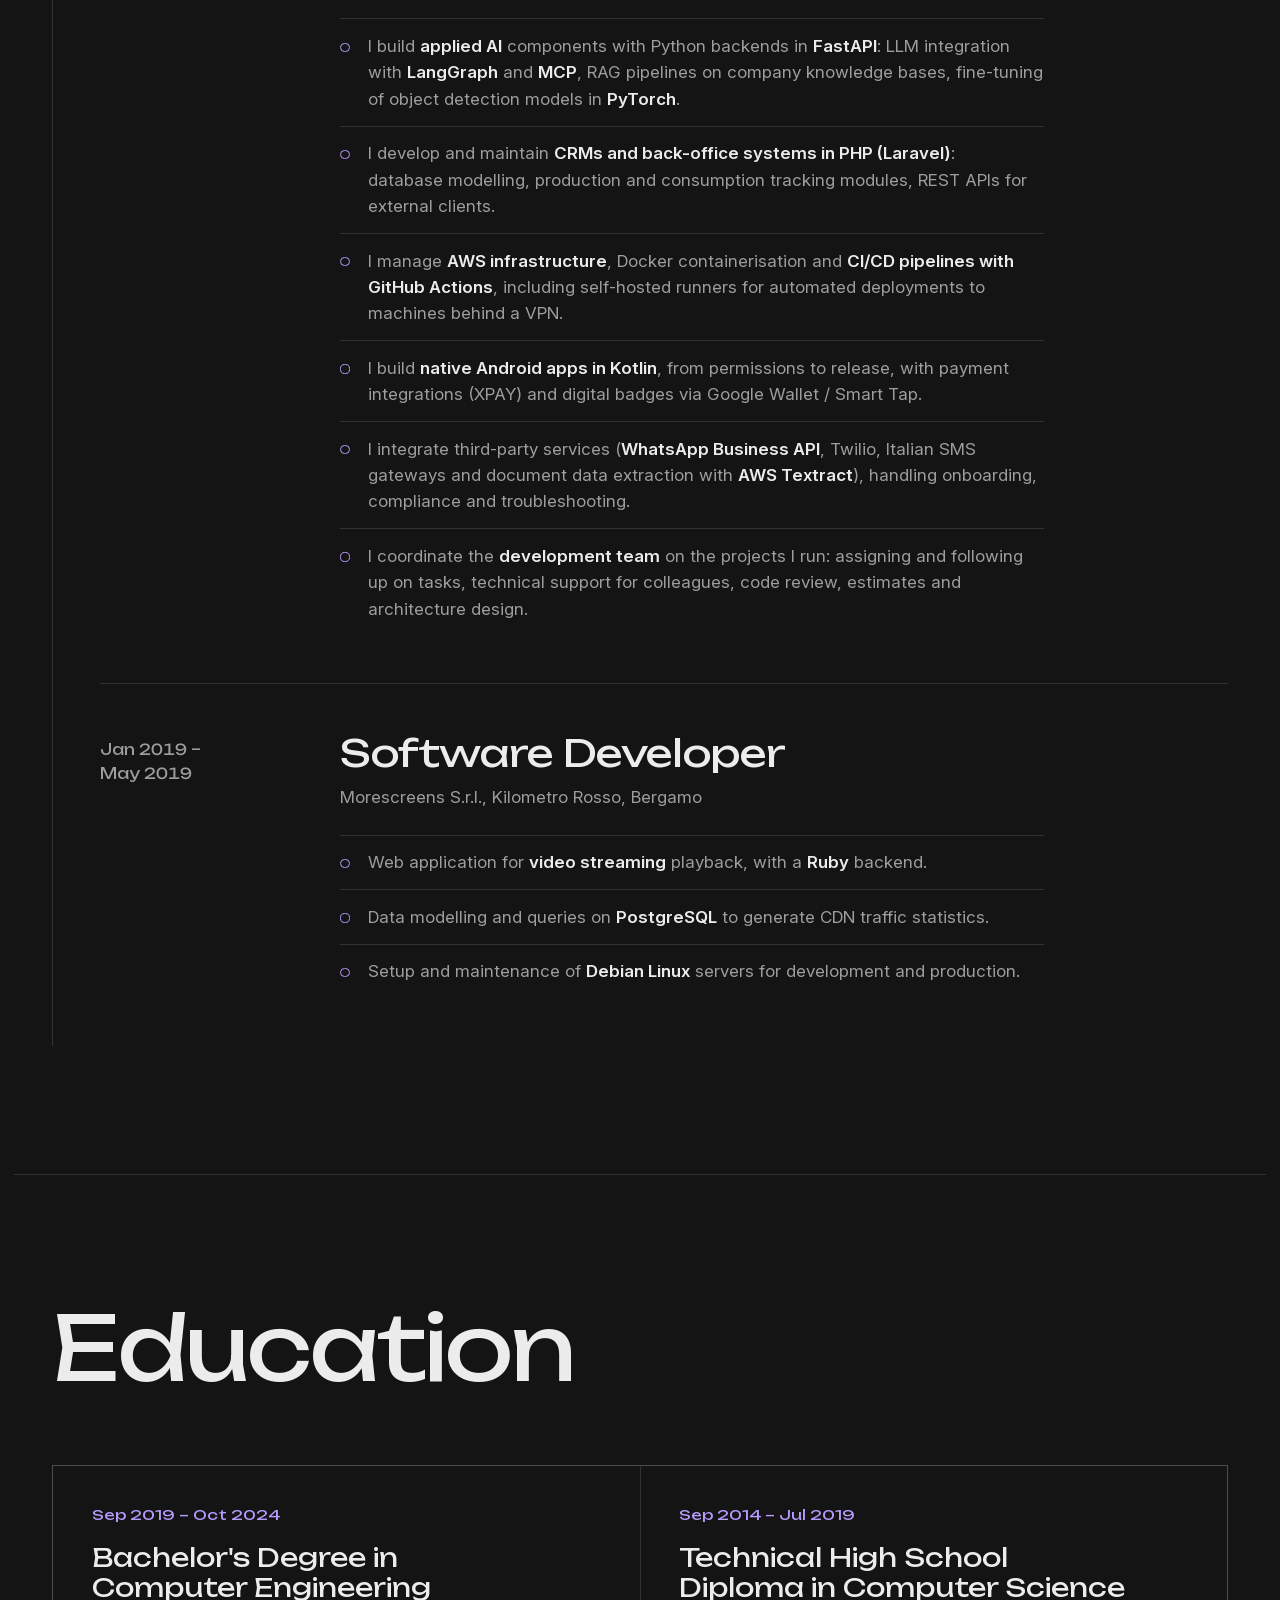
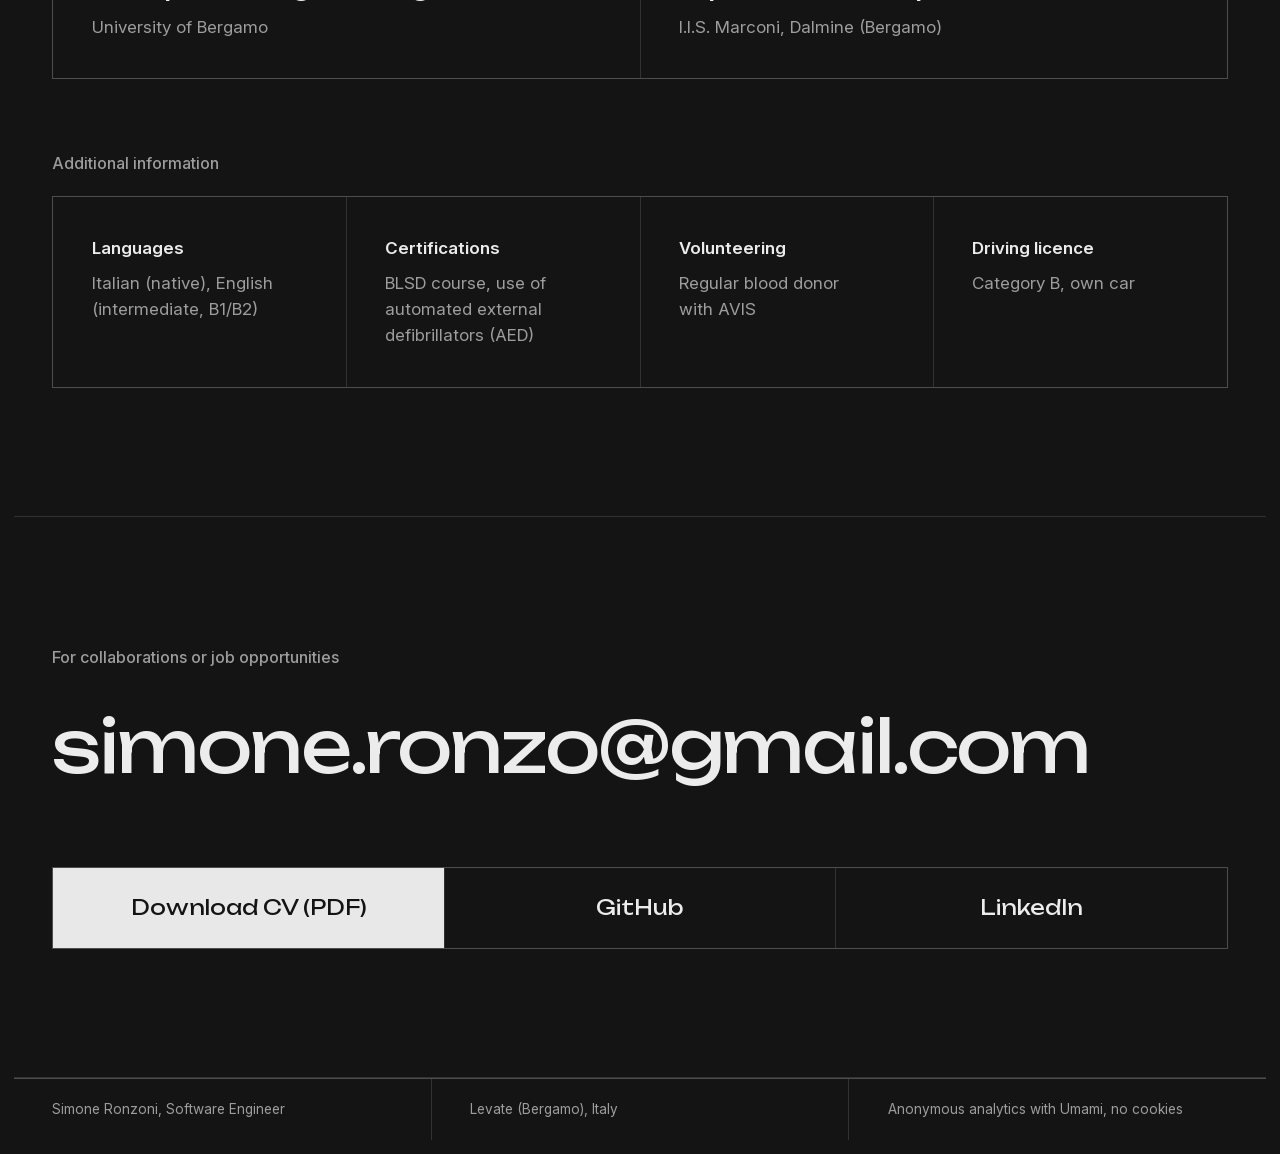
==== commit d896b7db: "update language switcher layout and styles for improved UI/UX" ====
--- a/en/index.html
+++ b/en/index.html
@@ -18,7 +18,7 @@
 <link rel="icon" href="data:image/svg+xml,%3Csvg xmlns='http://www.w3.org/2000/svg' viewBox='0 0 40 40'%3E%3Crect width='40' height='40' rx='8' fill='%23141414'/%3E%3Cg fill='none' stroke='%23ececec' stroke-width='2'%3E%3Cellipse cx='20' cy='20' rx='15' ry='6'/%3E%3Cellipse cx='20' cy='20' rx='6' ry='15'/%3E%3C/g%3E%3Ccircle cx='20' cy='20' r='3.5' fill='%23b79cff'/%3E%3C/svg%3E">
 <link rel="preload" href="../assets/fonts/unbounded.woff2" as="font" type="font/woff2" crossorigin>
 <link rel="preload" href="../assets/fonts/inter.woff2" as="font" type="font/woff2" crossorigin>
-<link rel="stylesheet" href="../style.css?v=11">
+<link rel="stylesheet" href="../style.css?v=12">
 <script>
   // Nasconde l'hero finché le animazioni non sono pronte; dopo 3 s lo mostra comunque.
   document.documentElement.className = "js";
@@ -46,7 +46,9 @@
     <a href="#education">Education</a>
     <a href="#contact">Contact</a>
   </nav>
-  <a class="testata-lingua" href="../" hreflang="it" lang="it" aria-label="Versione italiana" data-umami-event="Lingua IT">IT</a>
+  <a class="testata-lingua" href="../" hreflang="it" lang="it" aria-label="IT, versione italiana" data-umami-event="Lingua IT">
+    <span aria-hidden="true">IT</span><span class="attiva" lang="en" aria-hidden="true">EN</span>
+  </a>
   <a class="testata-cv" href="../assets/CV_Simone_Ronzoni_EN.pdf" download target="_blank" data-umami-event="Scarica PDF EN">
     <svg class="testata-cv-icona" viewBox="0 0 24 24" width="18" height="18" aria-hidden="true"><path d="M21 15v4a2 2 0 0 1-2 2H5a2 2 0 0 1-2-2v-4"/><path d="m7 10 5 5 5-5"/><path d="M12 15V3"/></svg>
     <span><span class="testata-cv-extra">Download </span>CV</span>
--- a/style.css
+++ b/style.css
@@ -215,17 +215,27 @@
 .testata-nav a:nth-child(-n+2) { border-bottom: 1px solid var(--linea); }
 .testata-nav a:hover { background: var(--testo); color: var(--su-chiaro); }
 
-/* Cambio lingua: porta all'altra versione della pagina (index.html ↔ en/index.html) */
+/* Cambio lingua: IT sopra ed EN sotto, su due righe come la navigazione. La lingua della pagina
+   è in viola; tutta la cella porta all'altra versione (index.html ↔ en/index.html) */
 .testata-lingua {
+  display: grid;
+  grid-template-rows: repeat(2, minmax(0, 1fr));
+  font-family: var(--display);
+  font-size: .85rem;
+  font-weight: 500;
+  letter-spacing: .04em;
+}
+.testata-lingua span {
+  display: flex;
+  align-items: center;
   justify-content: center;
   padding-inline: 1.5rem;
-  font-family: var(--display);
-  font-size: .95rem;
-  font-weight: 500;
-  letter-spacing: .04em;
+  color: var(--tenue);
   transition: background-color .3s var(--curva), color .3s var(--curva);
 }
-.testata-lingua:hover { background: var(--testo); color: var(--su-chiaro); }
+.testata-lingua span:first-child { border-bottom: 1px solid var(--linea); }
+.testata-lingua .attiva { color: var(--accento); }
+.testata-lingua:hover span:not(.attiva) { background: var(--testo); color: var(--su-chiaro); }
 
 .testata-cv {
   justify-content: center;
@@ -778,7 +788,7 @@
 
 @media (max-width: 64rem) {
   .testata-nav a,
-  .testata-lingua { padding-inline: 1.1rem; }
+  .testata-lingua span { padding-inline: 1.1rem; }
   .celle-quattro { grid-template-columns: repeat(2, minmax(0, 1fr)); }
 }
 
@@ -858,10 +868,10 @@
   }
   /* Senza navigazione la lingua sta subito dopo il nome, che non ha bordo a destra */
   .testata-lingua {
-    padding-inline: .75rem;
     border-left: 1px solid var(--linea);
-    font-size: .85rem;
-  }
+    font-size: .78rem;
+  }
+  .testata-lingua span { padding-inline: .75rem; }
   .testata-cv {
     gap: .45rem;
     padding-inline: 1rem;
@@ -907,7 +917,7 @@
 /* Telefoni stretti (360-384px): nome, lingua e pulsante devono stare nella stessa riga */
 @media (max-width: 24rem) {
   .testata-nome { padding-inline: .7rem; font-size: .86rem; }
-  .testata-lingua { padding-inline: .65rem; }
+  .testata-lingua span { padding-inline: .65rem; }
   .testata-cv { padding-inline: .85rem; }
 }
 
@@ -915,7 +925,7 @@
 @media (max-width: 22.4rem) {
   .testata { grid-template-columns: 3.25rem minmax(0, 1fr) auto auto; }
   .testata-nome { padding-inline: .55rem; font-size: .78rem; }
-  .testata-lingua { padding-inline: .5rem; }
+  .testata-lingua span { padding-inline: .5rem; }
   .testata-cv { padding-inline: .65rem; }
 }
 
